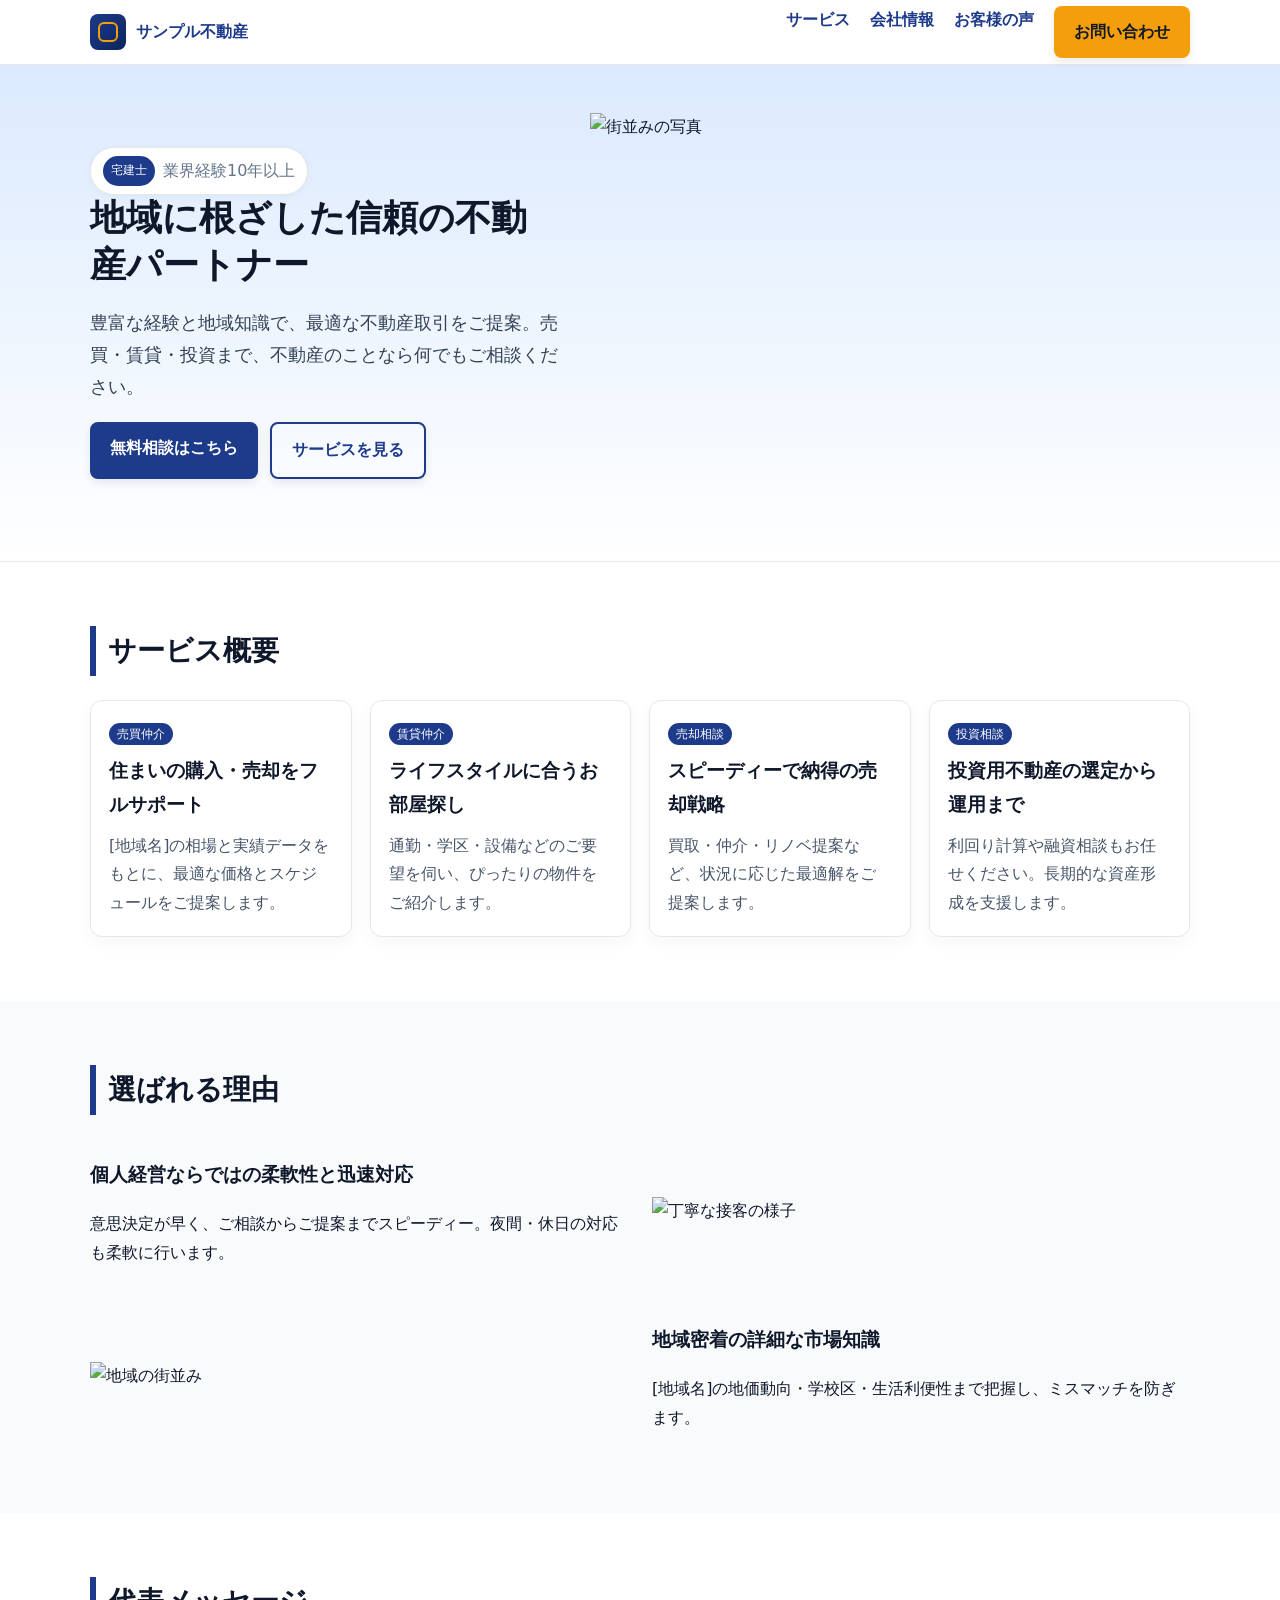
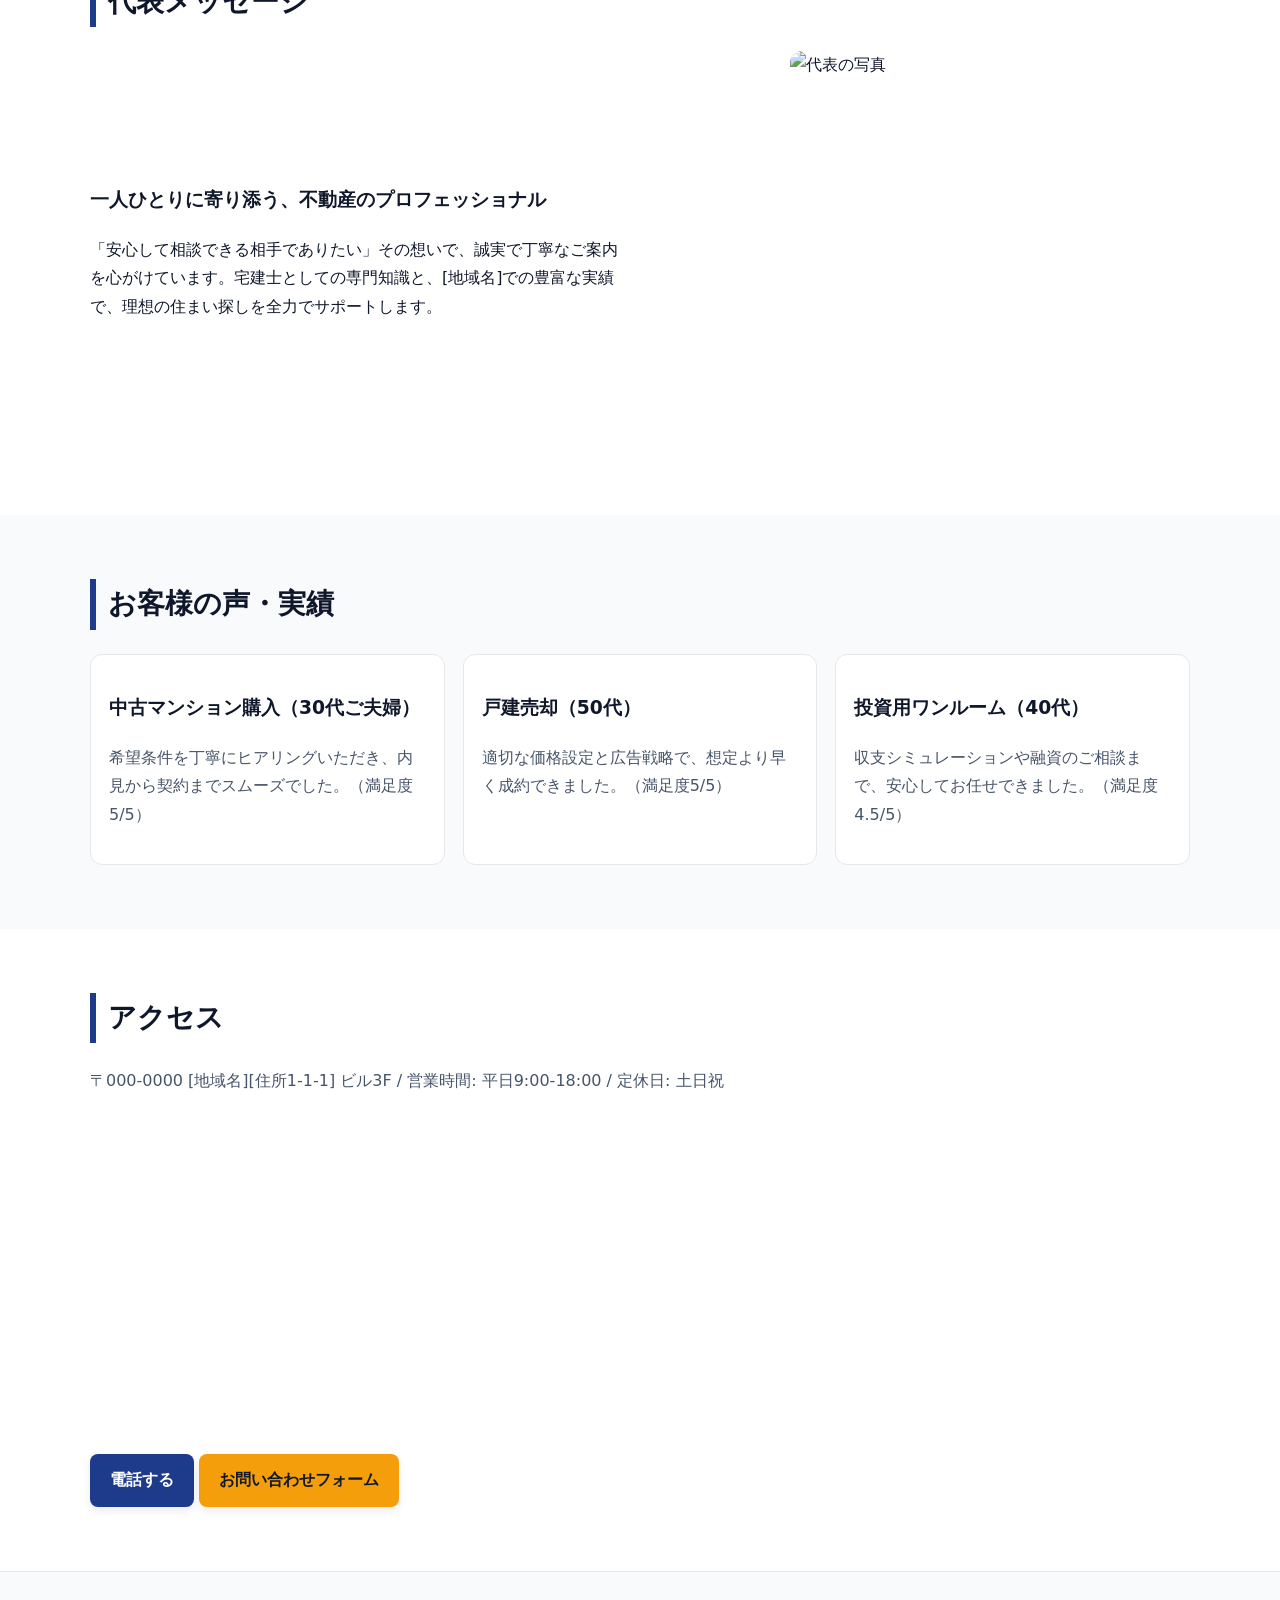
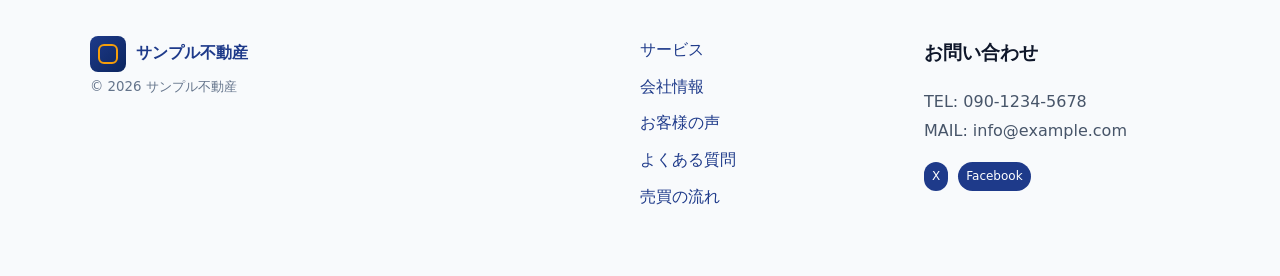
==== index.html @ c3f2783a "feat(site): initial static corporate site for real estate company with responsive design, SEO basics" ====
<!doctype html>
<html lang="ja">
<head>
  <meta charset="utf-8">
  <meta name="viewport" content="width=device-width, initial-scale=1">
  <title>地域に根ざした信頼の不動産パートナー | サンプル不動産</title>
  <meta name="description" content="[地域名]で不動産の売買・賃貸・投資のご相談はサンプル不動産へ。宅建士が一人ひとりに寄り添い、最適なご提案をいたします。">
  <meta name="format-detection" content="telephone=no">
  <link rel="canonical" href="/">
  <link rel="stylesheet" href="/assets/css/styles.css">
  <script type="application/ld+json">
  {
    "@context": "https://schema.org",
    "@type": "RealEstateAgent",
    "name": "サンプル不動産",
    "image": "/assets/images/og.jpg",
    "telephone": "+81-90-1234-5678",
    "email": "info@example.com",
    "address": {
      "@type": "PostalAddress",
      "streetAddress": "[住所1-1-1]",
      "addressLocality": "[地域名]",
      "addressRegion": "[都道府県]",
      "postalCode": "000-0000",
      "addressCountry": "JP"
    },
    "areaServed": "[地域名]",
    "url": "/",
    "openingHours": "Mo,Tu,We,Th,Fr 09:00-18:00",
    "priceRange": "お問い合わせください"
  }
  </script>
</head>
<body>
<header class="header">
  <div class="container header__inner">
    <a class="logo" href="/">
      <span class="logo__mark" aria-hidden="true"></span>
      <span>サンプル不動産</span>
    </a>
    <button id="nav-toggle" class="nav-toggle btn btn--ghost" aria-expanded="false" aria-controls="nav">メニュー</button>
    <nav id="nav" class="nav" aria-label="主要ナビゲーション">
      <a href="/services.html">サービス</a>
      <a href="/company.html">会社情報</a>
      <a href="/voices.html">お客様の声</a>
      <a href="/contact.html" class="btn">お問い合わせ</a>
    </nav>
  </div>
</header>

<main>
  <!-- Hero -->
  <section class="hero">
    <div class="container hero__inner">
      <div>
        <div class="hero__badge"><span class="badge">宅建士</span><span class="muted"> 業界経験10年以上</span></div>
        <h1>地域に根ざした信頼の不動産パートナー</h1>
        <p>豊富な経験と地域知識で、最適な不動産取引をご提案。売買・賃貸・投資まで、不動産のことなら何でもご相談ください。</p>
        <div class="hero__cta">
          <a href="/contact.html" class="btn btn--primary">無料相談はこちら</a>
          <a href="/services.html" class="btn btn--ghost">サービスを見る</a>
        </div>
      </div>
      <div>
        <img src="https://images.unsplash.com/photo-1501183638710-841dd1904471?q=80&w=1200&auto=format&fit=crop" alt="街並みの写真" loading="lazy" width="600" height="400">
      </div>
    </div>
  </section>

  <!-- Services overview -->
  <section class="section">
    <div class="container">
      <h2 class="section-title">サービス概要</h2>
      <div class="cards">
        <article class="card">
          <span class="badge">売買仲介</span>
          <h3>住まいの購入・売却をフルサポート</h3>
          <p class="subtle">[地域名]の相場と実績データをもとに、最適な価格とスケジュールをご提案します。</p>
        </article>
        <article class="card">
          <span class="badge">賃貸仲介</span>
          <h3>ライフスタイルに合うお部屋探し</h3>
          <p class="subtle">通勤・学区・設備などのご要望を伺い、ぴったりの物件をご紹介します。</p>
        </article>
        <article class="card">
          <span class="badge">売却相談</span>
          <h3>スピーディーで納得の売却戦略</h3>
          <p class="subtle">買取・仲介・リノベ提案など、状況に応じた最適解をご提案します。</p>
        </article>
        <article class="card">
          <span class="badge">投資相談</span>
          <h3>投資用不動産の選定から運用まで</h3>
          <p class="subtle">利回り計算や融資相談もお任せください。長期的な資産形成を支援します。</p>
        </article>
      </div>
    </div>
  </section>

  <!-- Strengths -->
  <section class="section" style="background:#f8fafc">
    <div class="container">
      <h2 class="section-title">選ばれる理由</h2>
      <div class="feature">
        <img src="https://images.unsplash.com/photo-1560518883-ce09059eeffa?q=80&w=1200&auto=format&fit=crop" alt="丁寧な接客の様子" loading="lazy">
        <div>
          <h3>個人経営ならではの柔軟性と迅速対応</h3>
          <p>意思決定が早く、ご相談からご提案までスピーディー。夜間・休日の対応も柔軟に行います。</p>
        </div>
      </div>
      <div class="feature" style="margin-top:20px">
        <img src="https://images.unsplash.com/photo-1512917774080-9991f1c4c750?q=80&w=1200&auto=format&fit=crop" alt="地域の街並み" loading="lazy">
        <div>
          <h3>地域密着の詳細な市場知識</h3>
          <p>[地域名]の地価動向・学校区・生活利便性まで把握し、ミスマッチを防ぎます。</p>
        </div>
      </div>
    </div>
  </section>

  <!-- CEO message -->
  <section class="section">
    <div class="container">
      <h2 class="section-title">代表メッセージ</h2>
      <div class="feature">
        <img src="https://images.unsplash.com/photo-1544005313-94ddf0286df2?q=80&w=800&auto=format&fit=crop" alt="代表の写真" loading="lazy" width="400" height="400" style="border-radius:12px">
        <div>
          <h3>一人ひとりに寄り添う、不動産のプロフェッショナル</h3>
          <p>「安心して相談できる相手でありたい」その想いで、誠実で丁寧なご案内を心がけています。宅建士としての専門知識と、[地域名]での豊富な実績で、理想の住まい探しを全力でサポートします。</p>
        </div>
      </div>
    </div>
  </section>

  <!-- Voices -->
  <section class="section" style="background:#f8fafc">
    <div class="container">
      <h2 class="section-title">お客様の声・実績</h2>
      <div class="testimonials">
        <article class="testimonial">
          <h3>中古マンション購入（30代ご夫婦）</h3>
          <p class="subtle">希望条件を丁寧にヒアリングいただき、内見から契約までスムーズでした。（満足度5/5）</p>
        </article>
        <article class="testimonial">
          <h3>戸建売却（50代）</h3>
          <p class="subtle">適切な価格設定と広告戦略で、想定より早く成約できました。（満足度5/5）</p>
        </article>
        <article class="testimonial">
          <h3>投資用ワンルーム（40代）</h3>
          <p class="subtle">収支シミュレーションや融資のご相談まで、安心してお任せできました。（満足度4.5/5）</p>
        </article>
      </div>
    </div>
  </section>

  <!-- Access -->
  <section class="section">
    <div class="container">
      <h2 class="section-title">アクセス</h2>
      <p class="subtle">〒000-0000 [地域名][住所1-1-1] ビル3F / 営業時間: 平日9:00-18:00 / 定休日: 土日祝</p>
      <iframe class="map" src="https://www.google.com/maps?q=Tokyo&t=&z=13&ie=UTF8&iwloc=&output=embed" loading="lazy" title="Google Map"></iframe>
      <div style="margin-top:12px">
        <a class="btn btn--primary" href="tel:09012345678">電話する</a>
        <a class="btn" href="/contact.html">お問い合わせフォーム</a>
      </div>
    </div>
  </section>
</main>

<footer class="footer section">
  <div class="container footer__grid">
    <div>
      <div class="logo"><span class="logo__mark" aria-hidden="true"></span><span>サンプル不動産</span></div>
      <small>© <span id="year"></span> サンプル不動産</small>
    </div>
    <nav aria-label="フッターナビ">
      <ul style="list-style:none; padding:0; margin:0; display:grid; gap:8px">
        <li><a href="/services.html">サービス</a></li>
        <li><a href="/company.html">会社情報</a></li>
        <li><a href="/voices.html">お客様の声</a></li>
        <li><a href="/faq.html">よくある質問</a></li>
        <li><a href="/flow.html">売買の流れ</a></li>
      </ul>
    </nav>
    <div>
      <h3 style="margin-top:0">お問い合わせ</h3>
      <p class="subtle">TEL: 090-1234-5678<br>MAIL: info@example.com</p>
      <div style="display:flex; gap:10px">
        <a class="badge" href="#" aria-label="Xへ">X</a>
        <a class="badge" href="#" aria-label="Facebookへ">Facebook</a>
      </div>
    </div>
  </div>
</footer>
<script src="/assets/js/main.js" defer></script>
<script>document.getElementById('year').textContent = new Date().getFullYear()</script>
</body>
</html>
---- assets/css/styles.css ----
/* Color Palette */
:root{
  --color-navy:#1e3a8a; /* main */
  --color-gold:#f59e0b; /* sub */
  --color-light:#dbeafe; /* accent */
  --color-white:#ffffff; /* base */
  --color-gray:#f8fafc; /* base light gray */
  --text:#0f172a;
}

/* Reset & base */
*{box-sizing:border-box}
html{scroll-behavior:smooth}
body{
  margin:0; font-family: system-ui, -apple-system, "Segoe UI", Roboto, "Hiragino Kaku Gothic ProN", "Noto Sans JP", "Yu Gothic UI", "YuGothic", "Meiryo", sans-serif;
  color:var(--text); background:var(--color-white); line-height:1.8; font-size:16px;
}
img{max-width:100%; height:auto; display:block}
a{color:var(--color-navy); text-decoration:none}
a:hover{opacity:.85}
.container{width:min(1100px, 92%); margin-inline:auto}
.section{padding:64px 0}
.section-title{font-size:28px; margin:0 0 24px; border-left:6px solid var(--color-navy); padding-left:12px}
.subtle{color:#475569}
.btn{display:inline-block; background:var(--color-gold); color:#111827; padding:12px 20px; border-radius:8px; font-weight:600; box-shadow:0 4px 10px rgba(0,0,0,.08)}
.btn--primary{background:var(--color-navy); color:#fff}
.btn--ghost{background:transparent; border:2px solid var(--color-navy); color:var(--color-navy)}

/* Header */
.header{position:sticky; top:0; z-index:50; background:rgba(255,255,255,.9); backdrop-filter:saturate(180%) blur(6px); border-bottom:1px solid #e5e7eb}
.header__inner{display:flex; align-items:center; justify-content:space-between; height:64px}
.logo{display:flex; align-items:center; gap:10px; font-weight:800; color:var(--color-navy)}
.logo__mark{width:36px; height:36px; background:linear-gradient(135deg, var(--color-navy), #0b255e); border-radius:8px; position:relative}
.logo__mark::after{content:""; position:absolute; inset:8px; border:2px solid var(--color-gold); border-radius:6px}
.nav{display:flex; gap:20px}
.nav a{font-weight:600}

/* Mobile nav */
.nav-toggle{display:none}
@media (max-width: 820px){
  .nav{display:none}
  .nav-toggle{display:block}
}

/* Hero */
.hero{background:linear-gradient(180deg, var(--color-light), #fff); border-bottom:1px solid #e5e7eb}
.hero__inner{display:grid; grid-template-columns:1.2fr 1fr; gap:28px; align-items:center; padding:48px 0}
.hero h1{font-size:36px; line-height:1.3; margin:0 0 12px}
.hero p{font-size:18px; color:#334155}
.hero__cta{display:flex; gap:12px; flex-wrap:wrap; margin-top:16px}
.hero__badge{display:inline-flex; align-items:center; gap:8px; background:#fff; border:1px solid #e5e7eb; padding:8px 12px; border-radius:999px; box-shadow:0 2px 8px rgba(0,0,0,.04)}

@media (max-width: 820px){
  .hero__inner{grid-template-columns:1fr}
  .hero h1{font-size:28px}
}

/* Cards */
.cards{display:grid; grid-template-columns:repeat(4,1fr); gap:18px}
.card{background:#fff; border:1px solid #e5e7eb; border-radius:12px; padding:18px; box-shadow:0 6px 18px rgba(0,0,0,.04)}
.card h3{margin:6px 0 10px}
.card p{margin:0}
@media (max-width: 1024px){.cards{grid-template-columns:repeat(2,1fr)}}
@media (max-width: 560px){.cards{grid-template-columns:1fr}}

/* Feature rows */
.feature{display:grid; grid-template-columns:1fr 1fr; gap:24px; align-items:center}
.feature:nth-child(even){direction:rtl}
.feature:nth-child(even) > *{direction:ltr}
@media (max-width: 820px){.feature{grid-template-columns:1fr}}

/* Testimonial */
.testimonials{display:grid; grid-template-columns:repeat(3,1fr); gap:18px}
.testimonial{background:#fff; border:1px solid #e5e7eb; border-radius:12px; padding:18px}
@media (max-width: 1024px){.testimonials{grid-template-columns:repeat(2,1fr)}}
@media (max-width: 560px){.testimonials{grid-template-columns:1fr}}

/* Footer */
.footer{background:var(--color-gray); border-top:1px solid #e5e7eb}
.footer__grid{display:grid; grid-template-columns:2fr 1fr 1fr; gap:18px}
.footer small{color:#64748b}
@media (max-width: 820px){.footer__grid{grid-template-columns:1fr}}

/* Forms */
.form{display:grid; gap:12px}
.input, .textarea, select{
  width:100%; padding:12px 14px; border:1px solid #cbd5e1; border-radius:8px; background:#fff; font-size:16px
}
.textarea{min-height:140px; resize:vertical}
.form__row{display:grid; grid-template-columns:1fr 1fr; gap:12px}
@media (max-width: 560px){.form__row{grid-template-columns:1fr}}

/* Utility */
.badge{font-size:12px; background:var(--color-navy); color:#fff; padding:4px 8px; border-radius:999px}
.muted{color:#64748b}
.map{width:100%; height:320px; border:0; border-radius:12px}

/* Accessibility helpers */
.sr-only{position:absolute;width:1px;height:1px;padding:0;margin:-1px;overflow:hidden;clip:rect(0,0,0,0);white-space:nowrap;border:0}
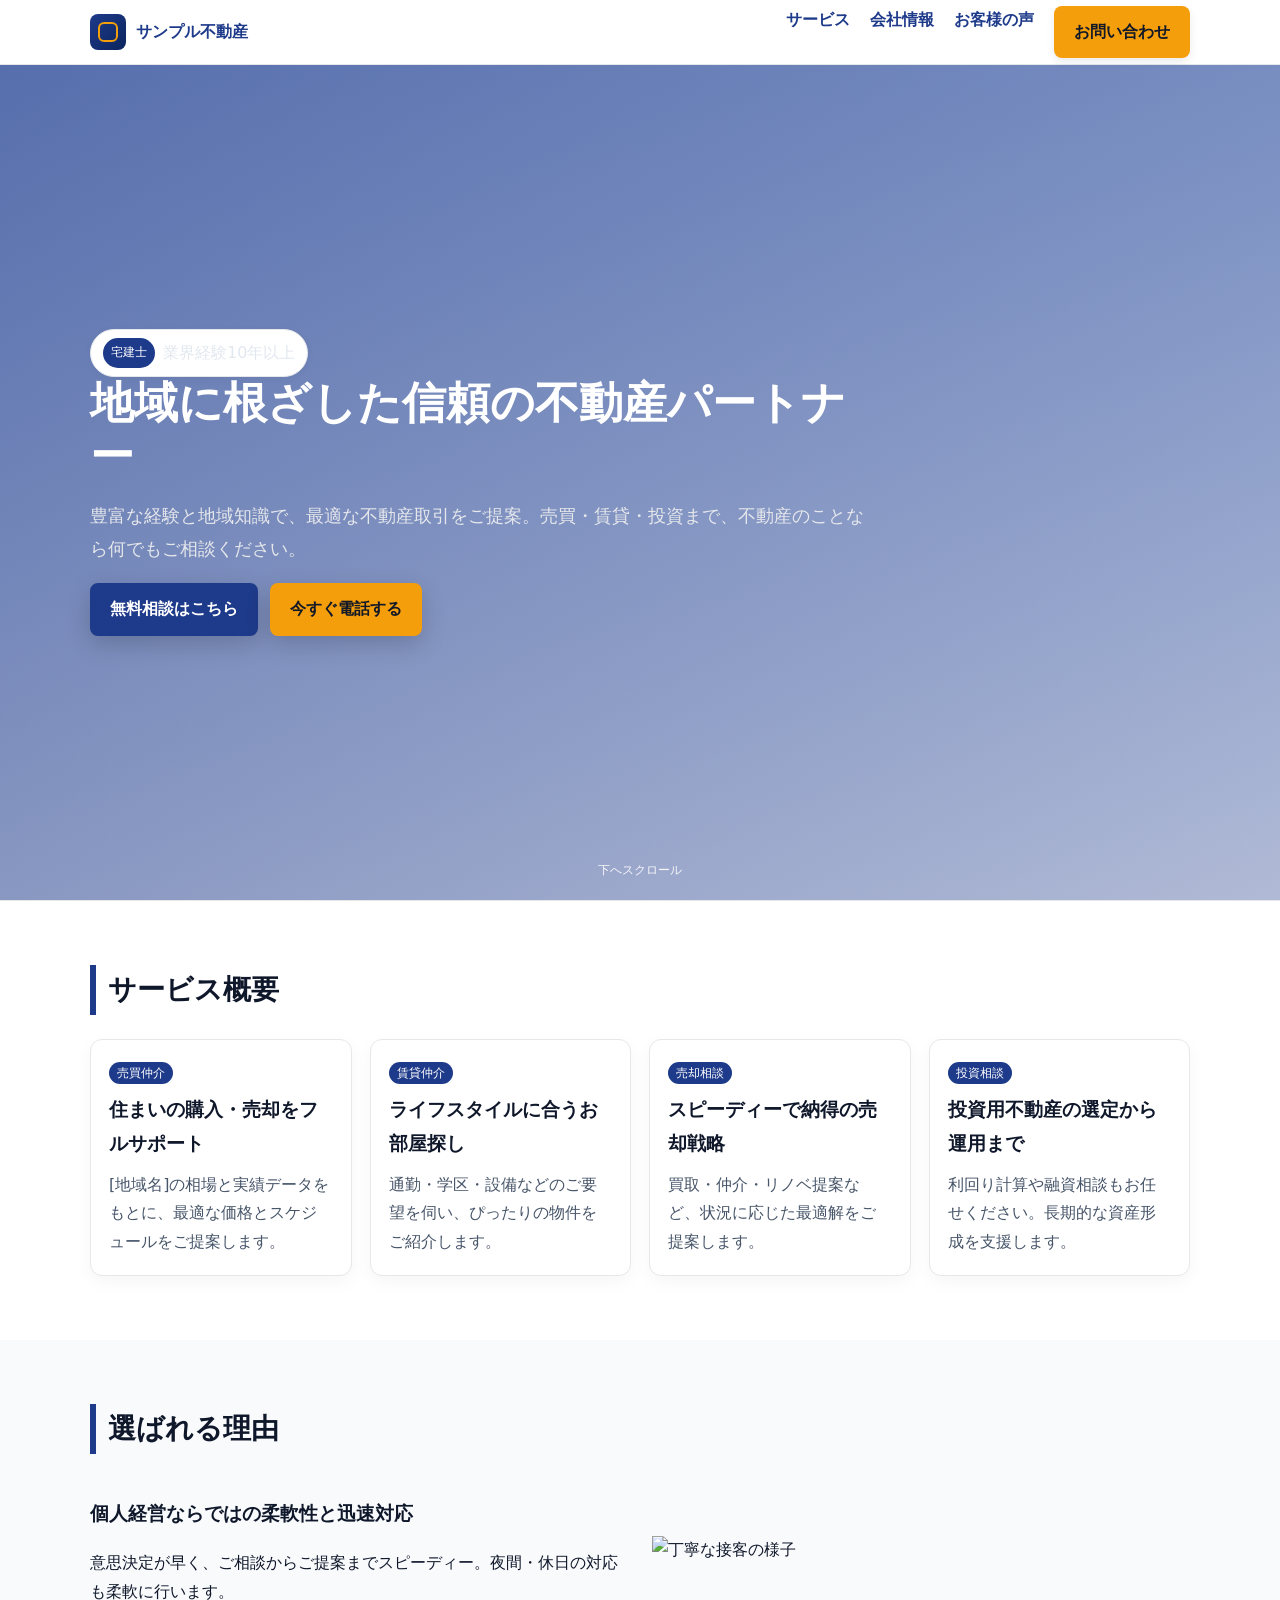
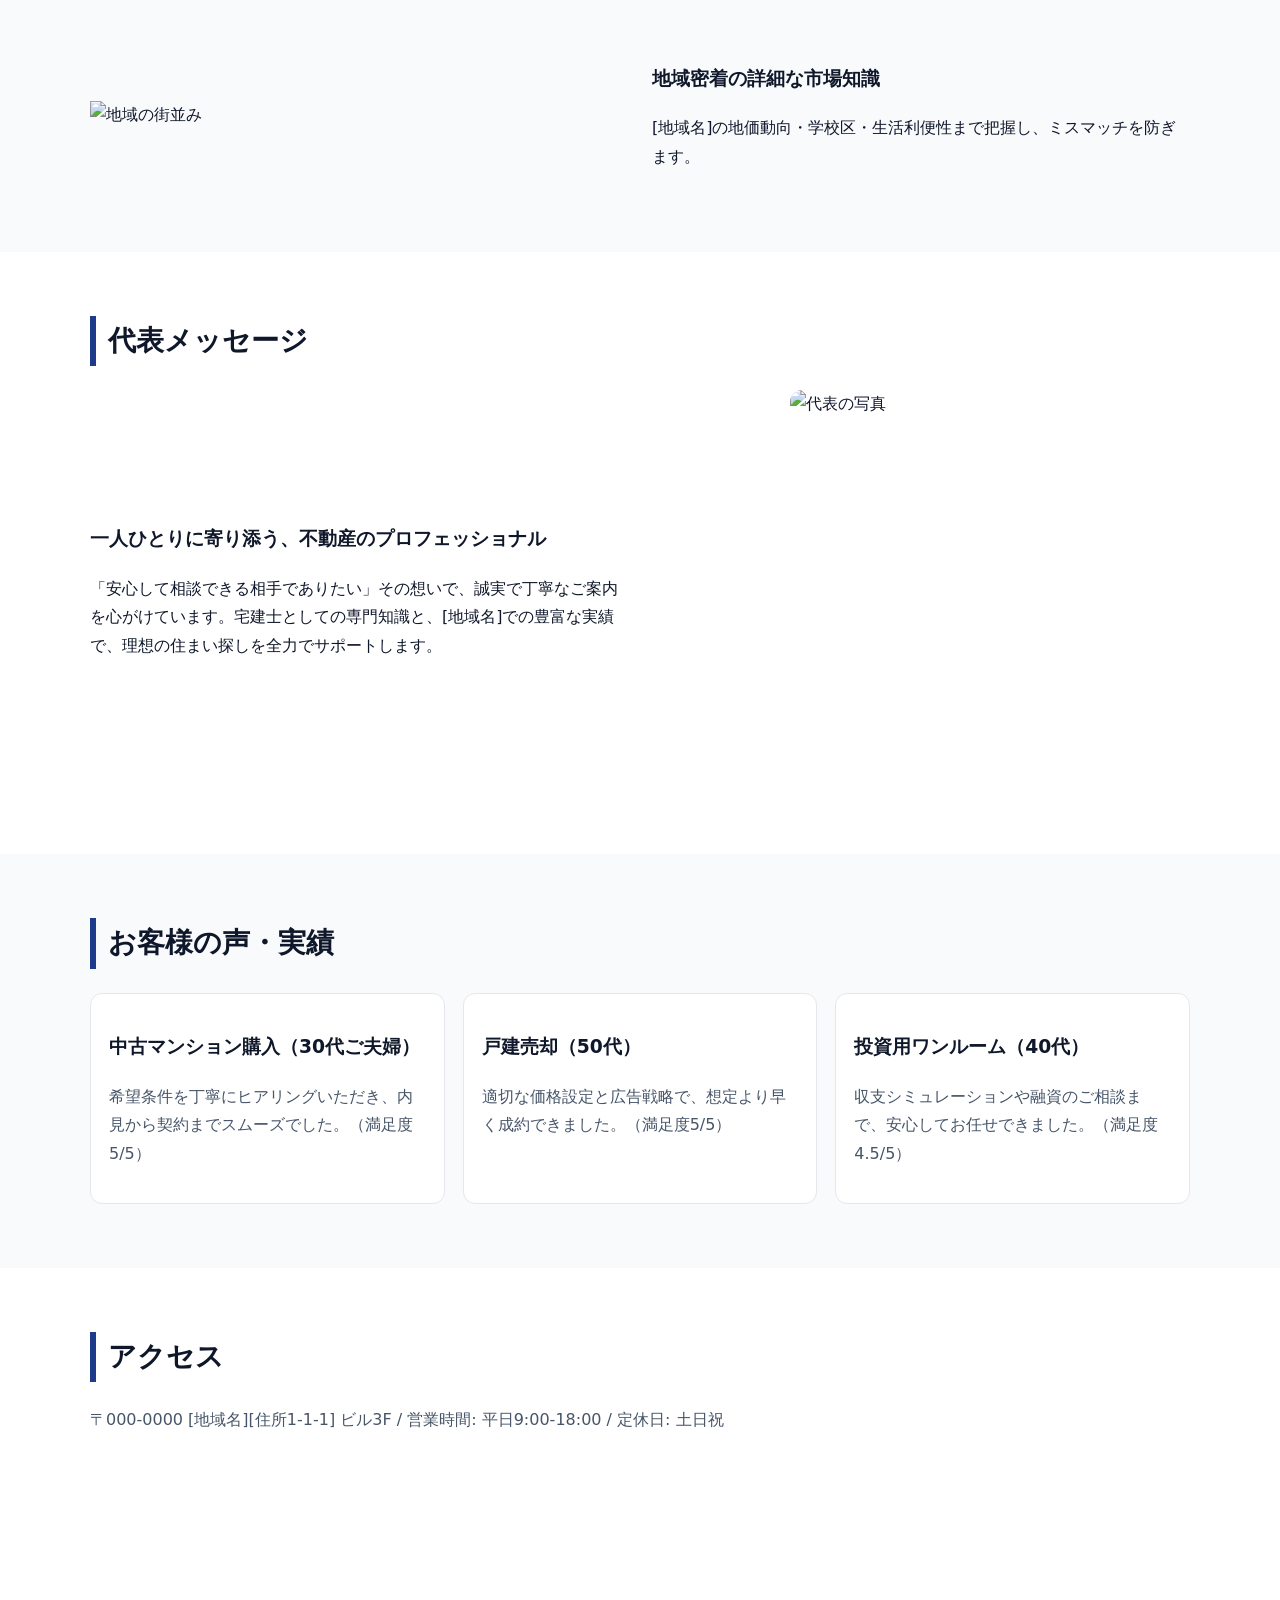
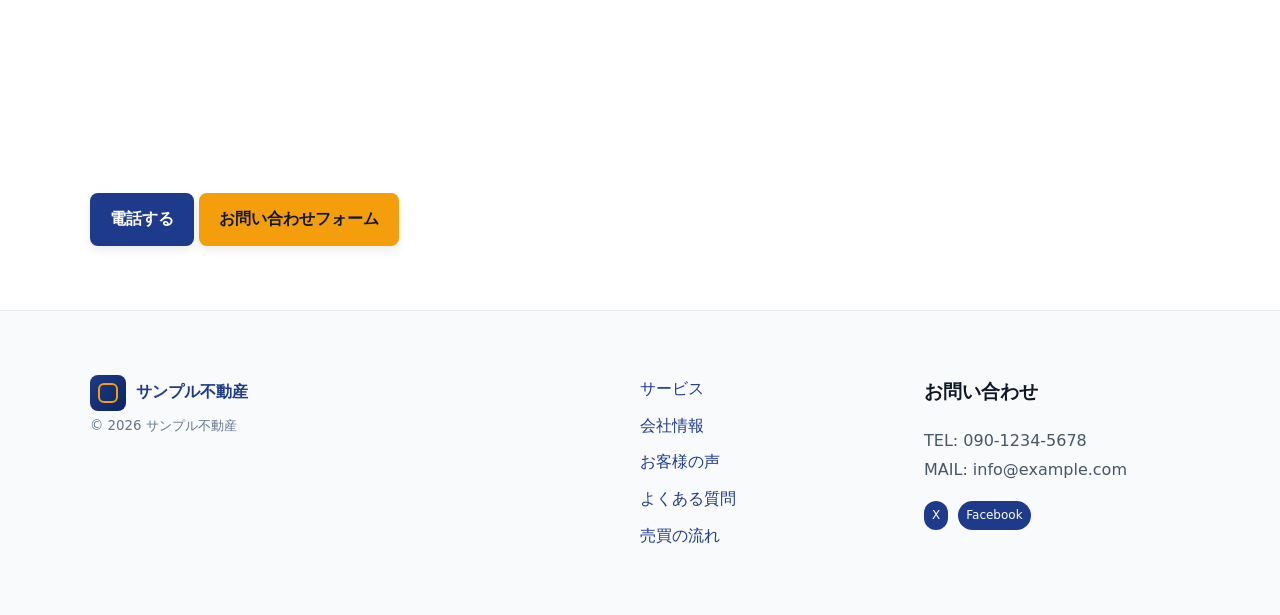
==== commit 93c41a80: "feat(hero): switch to fullscreen hero with overlay, stronger CTA, and scroll cue" ====
--- a/index.html
+++ b/index.html
@@ -49,21 +49,19 @@
 </header>
 
 <main>
-  <!-- Hero -->
-  <section class="hero">
-    <div class="container hero__inner">
-      <div>
-        <div class="hero__badge"><span class="badge">宅建士</span><span class="muted"> 業界経験10年以上</span></div>
+  <!-- Hero (Fullscreen) -->
+  <section class="hero hero--fullscreen" style="--hero-image: url('https://images.unsplash.com/photo-1501183638710-841dd1904471?q=80&w=1600&auto=format&fit=crop');">
+    <div class="container">
+      <div class="hero__content">
+        <div class="hero__badge"><span class="badge">宅建士</span><span class="muted" style="color:#e2e8f0"> 業界経験10年以上</span></div>
         <h1>地域に根ざした信頼の不動産パートナー</h1>
         <p>豊富な経験と地域知識で、最適な不動産取引をご提案。売買・賃貸・投資まで、不動産のことなら何でもご相談ください。</p>
         <div class="hero__cta">
           <a href="/contact.html" class="btn btn--primary">無料相談はこちら</a>
-          <a href="/services.html" class="btn btn--ghost">サービスを見る</a>
+          <a href="tel:09012345678" class="btn">今すぐ電話する</a>
         </div>
       </div>
-      <div>
-        <img src="https://images.unsplash.com/photo-1501183638710-841dd1904471?q=80&w=1200&auto=format&fit=crop" alt="街並みの写真" loading="lazy" width="600" height="400">
-      </div>
+      <div class="hero__scroll">下へスクロール</div>
     </div>
   </section>
 
--- a/assets/css/styles.css
+++ b/assets/css/styles.css
@@ -42,7 +42,7 @@
   .nav-toggle{display:block}
 }
 
-/* Hero */
+/* Hero (default) */
 .hero{background:linear-gradient(180deg, var(--color-light), #fff); border-bottom:1px solid #e5e7eb}
 .hero__inner{display:grid; grid-template-columns:1.2fr 1fr; gap:28px; align-items:center; padding:48px 0}
 .hero h1{font-size:36px; line-height:1.3; margin:0 0 12px}
@@ -50,9 +50,23 @@
 .hero__cta{display:flex; gap:12px; flex-wrap:wrap; margin-top:16px}
 .hero__badge{display:inline-flex; align-items:center; gap:8px; background:#fff; border:1px solid #e5e7eb; padding:8px 12px; border-radius:999px; box-shadow:0 2px 8px rgba(0,0,0,.04)}
 
+/* Hero (fullscreen variant) */
+.hero--fullscreen{position:relative; min-height:calc(100vh - 64px); display:flex; align-items:center; border-bottom:1px solid #e5e7eb;}
+.hero--fullscreen::before{
+  content:""; position:absolute; inset:0;
+  background-image: linear-gradient(to bottom right, rgba(30,58,138,.70), rgba(30,58,138,.35)), var(--hero-image, url('https://images.unsplash.com/photo-1501183638710-841dd1904471?q=80&w=1600&auto=format&fit=crop'));
+  background-size:cover; background-position:center; background-repeat:no-repeat;
+}
+.hero--fullscreen .hero__content{position:relative; color:#fff; max-width:780px}
+.hero--fullscreen h1{font-size:44px; line-height:1.2; margin:0 0 12px}
+.hero--fullscreen p{font-size:18px; color:#e5e7eb}
+.hero--fullscreen .hero__cta .btn{box-shadow:0 8px 24px rgba(0,0,0,.18)}
+.hero__scroll{position:absolute; left:50%; bottom:18px; transform:translateX(-50%); color:#fff; font-size:12px; opacity:.9}
+
 @media (max-width: 820px){
   .hero__inner{grid-template-columns:1fr}
   .hero h1{font-size:28px}
+  .hero--fullscreen h1{font-size:32px}
 }
 
 /* Cards */
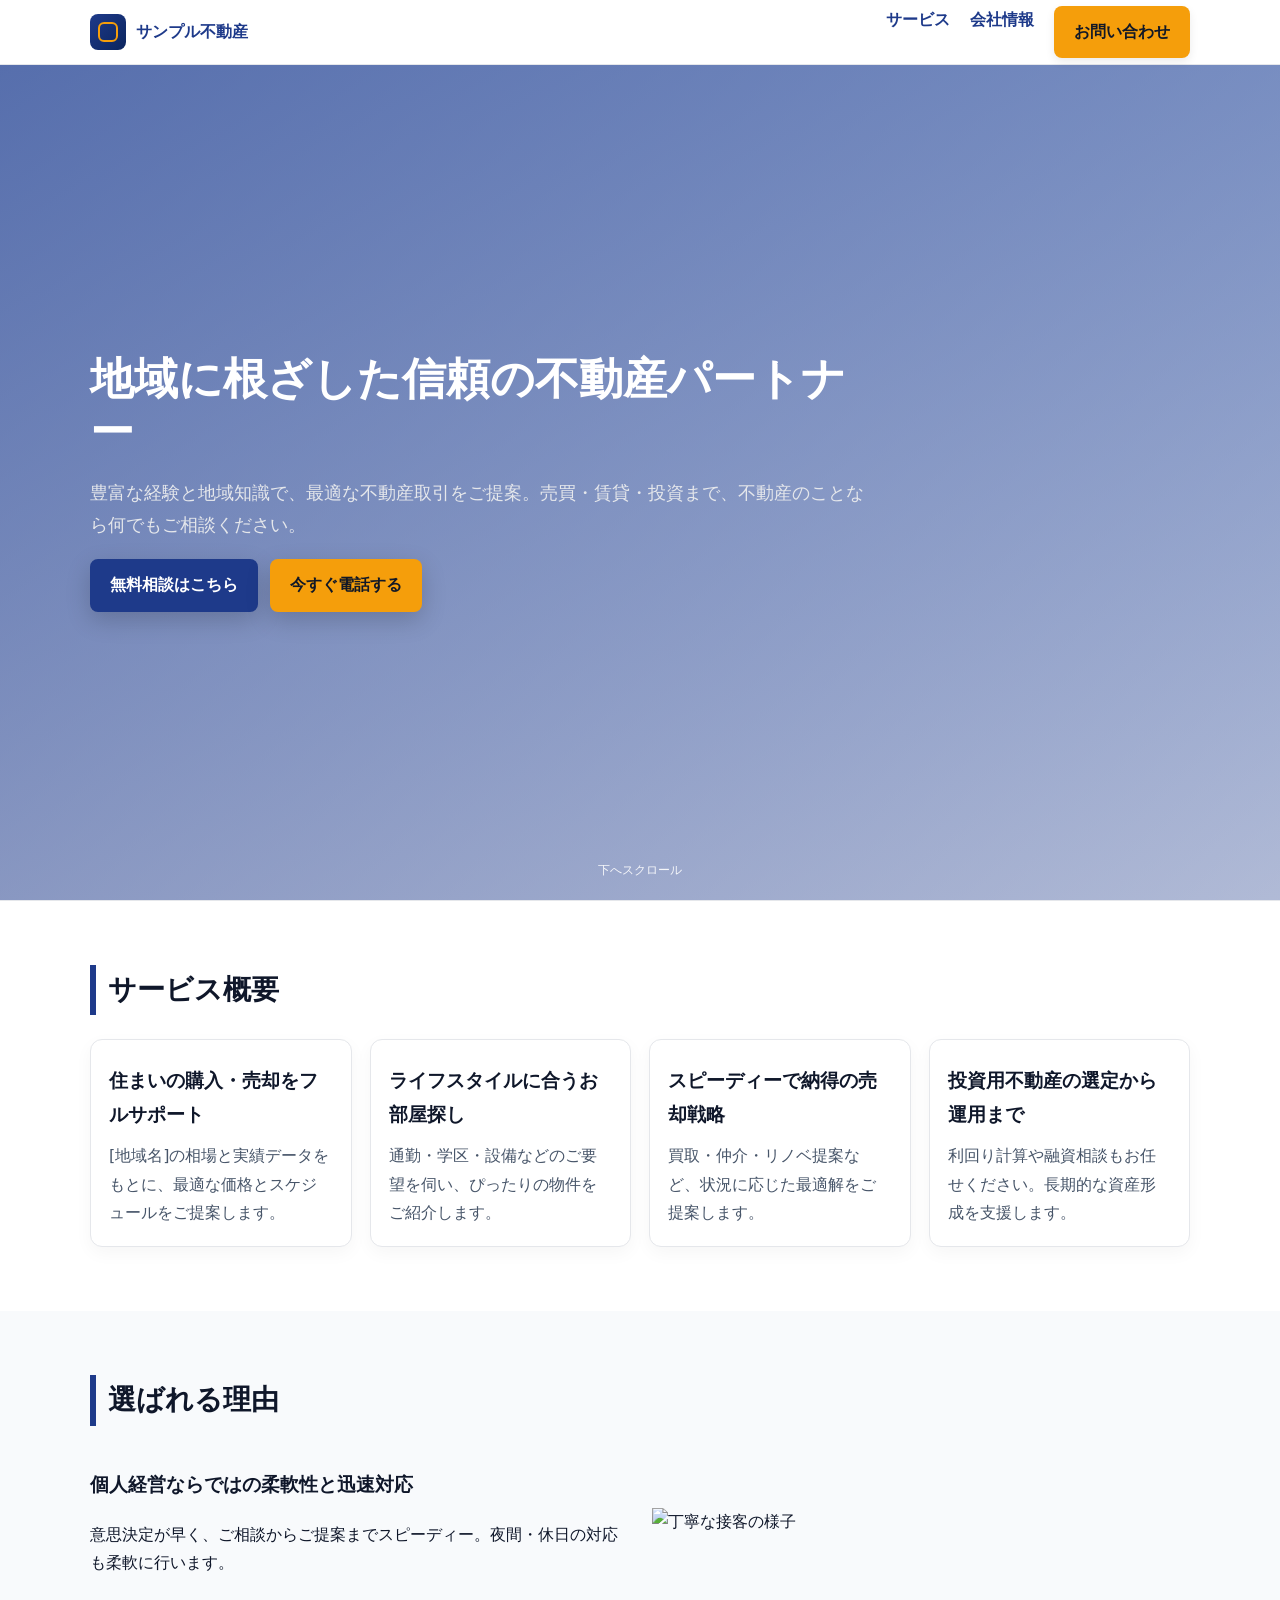
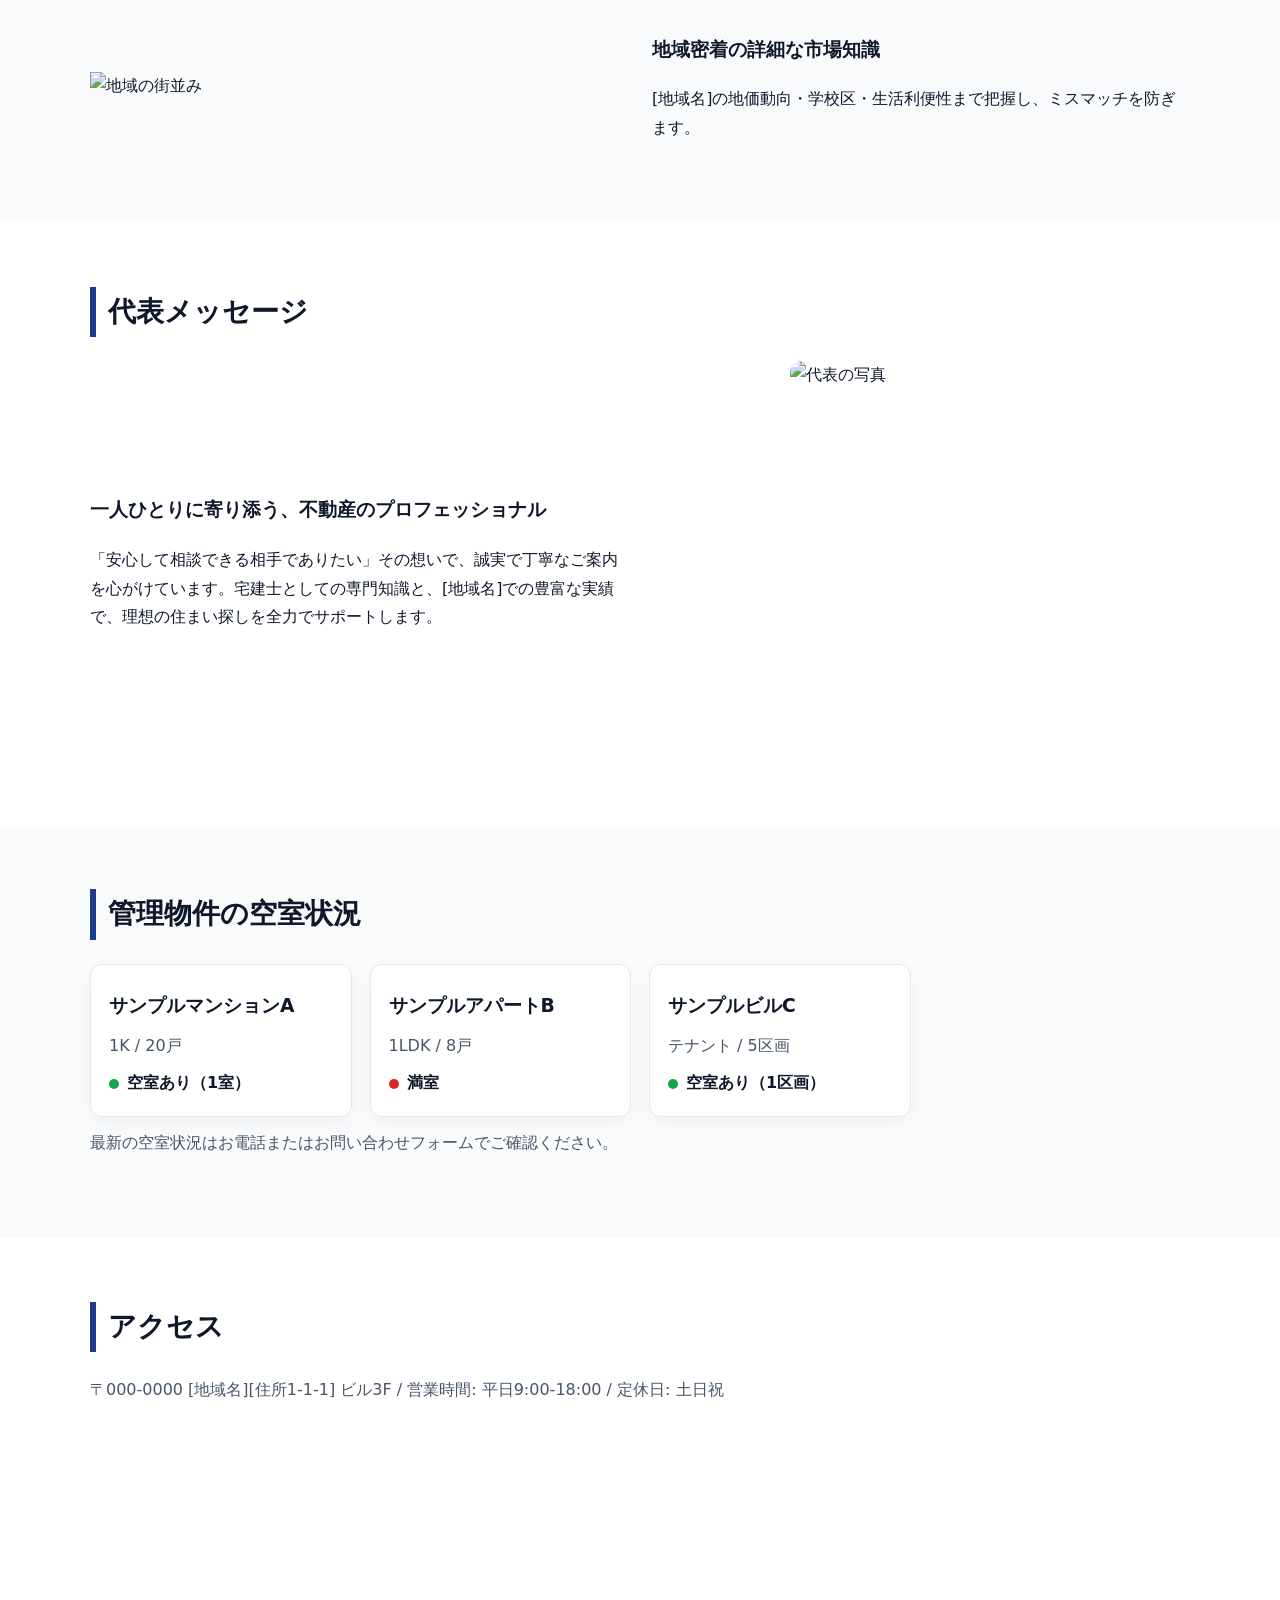
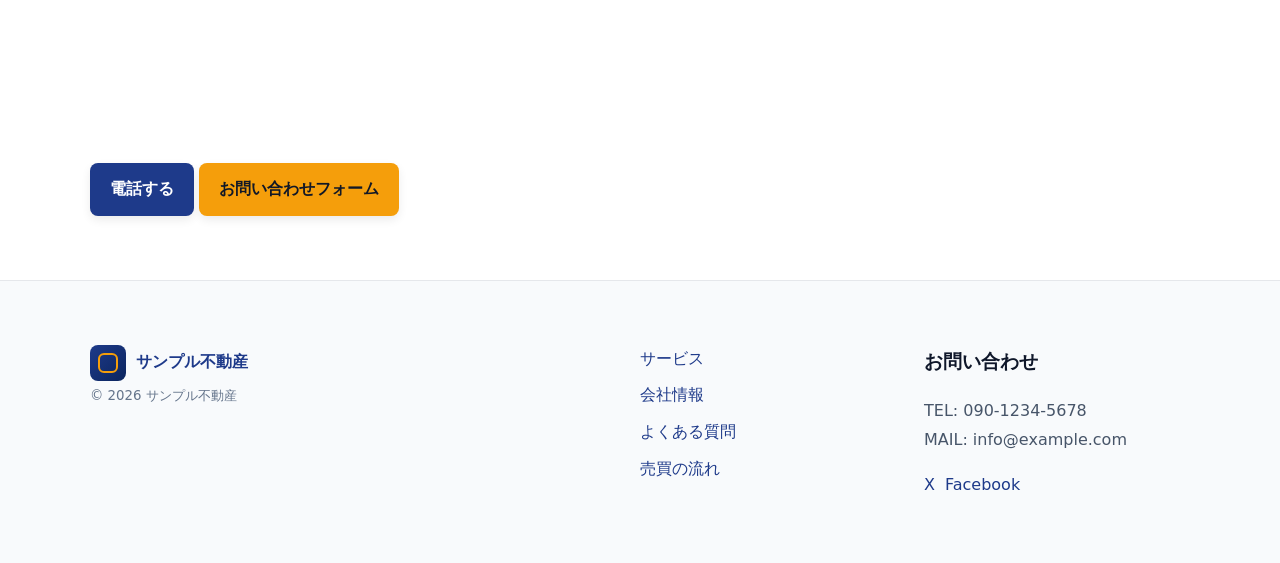
==== commit 012f6604: "feat(top): remove badges, delete testimonials section; add occupancy status cards section" ====
--- a/index.html
+++ b/index.html
@@ -42,7 +42,6 @@
     <nav id="nav" class="nav" aria-label="主要ナビゲーション">
       <a href="/services.html">サービス</a>
       <a href="/company.html">会社情報</a>
-      <a href="/voices.html">お客様の声</a>
       <a href="/contact.html" class="btn">お問い合わせ</a>
     </nav>
   </div>
@@ -53,7 +52,6 @@
   <section class="hero hero--fullscreen" style="--hero-image: url('https://images.unsplash.com/photo-1501183638710-841dd1904471?q=80&w=1600&auto=format&fit=crop');">
     <div class="container">
       <div class="hero__content">
-        <div class="hero__badge"><span class="badge">宅建士</span><span class="muted" style="color:#e2e8f0"> 業界経験10年以上</span></div>
         <h1>地域に根ざした信頼の不動産パートナー</h1>
         <p>豊富な経験と地域知識で、最適な不動産取引をご提案。売買・賃貸・投資まで、不動産のことなら何でもご相談ください。</p>
         <div class="hero__cta">
@@ -71,22 +69,18 @@
       <h2 class="section-title">サービス概要</h2>
       <div class="cards">
         <article class="card">
-          <span class="badge">売買仲介</span>
           <h3>住まいの購入・売却をフルサポート</h3>
           <p class="subtle">[地域名]の相場と実績データをもとに、最適な価格とスケジュールをご提案します。</p>
         </article>
         <article class="card">
-          <span class="badge">賃貸仲介</span>
           <h3>ライフスタイルに合うお部屋探し</h3>
           <p class="subtle">通勤・学区・設備などのご要望を伺い、ぴったりの物件をご紹介します。</p>
         </article>
         <article class="card">
-          <span class="badge">売却相談</span>
           <h3>スピーディーで納得の売却戦略</h3>
           <p class="subtle">買取・仲介・リノベ提案など、状況に応じた最適解をご提案します。</p>
         </article>
         <article class="card">
-          <span class="badge">投資相談</span>
           <h3>投資用不動産の選定から運用まで</h3>
           <p class="subtle">利回り計算や融資相談もお任せください。長期的な資産形成を支援します。</p>
         </article>
@@ -132,21 +126,25 @@
   <!-- Voices -->
   <section class="section" style="background:#f8fafc">
     <div class="container">
-      <h2 class="section-title">お客様の声・実績</h2>
-      <div class="testimonials">
-        <article class="testimonial">
-          <h3>中古マンション購入（30代ご夫婦）</h3>
-          <p class="subtle">希望条件を丁寧にヒアリングいただき、内見から契約までスムーズでした。（満足度5/5）</p>
+      <h2 class="section-title">管理物件の空室状況</h2>
+      <div class="cards">
+        <article class="card">
+          <h3>サンプルマンションA</h3>
+          <p class="subtle">1K / 20戸</p>
+          <div class="status-row"><span class="status-dot status-dot--vacant"></span><span>空室あり（1室）</span></div>
         </article>
-        <article class="testimonial">
-          <h3>戸建売却（50代）</h3>
-          <p class="subtle">適切な価格設定と広告戦略で、想定より早く成約できました。（満足度5/5）</p>
+        <article class="card">
+          <h3>サンプルアパートB</h3>
+          <p class="subtle">1LDK / 8戸</p>
+          <div class="status-row"><span class="status-dot status-dot--full"></span><span>満室</span></div>
         </article>
-        <article class="testimonial">
-          <h3>投資用ワンルーム（40代）</h3>
-          <p class="subtle">収支シミュレーションや融資のご相談まで、安心してお任せできました。（満足度4.5/5）</p>
+        <article class="card">
+          <h3>サンプルビルC</h3>
+          <p class="subtle">テナント / 5区画</p>
+          <div class="status-row"><span class="status-dot status-dot--vacant"></span><span>空室あり（1区画）</span></div>
         </article>
       </div>
+      <p class="subtle" style="margin-top:12px">最新の空室状況はお電話またはお問い合わせフォームでご確認ください。</p>
     </div>
   </section>
 
@@ -174,7 +172,6 @@
       <ul style="list-style:none; padding:0; margin:0; display:grid; gap:8px">
         <li><a href="/services.html">サービス</a></li>
         <li><a href="/company.html">会社情報</a></li>
-        <li><a href="/voices.html">お客様の声</a></li>
         <li><a href="/faq.html">よくある質問</a></li>
         <li><a href="/flow.html">売買の流れ</a></li>
       </ul>
@@ -183,8 +180,8 @@
       <h3 style="margin-top:0">お問い合わせ</h3>
       <p class="subtle">TEL: 090-1234-5678<br>MAIL: info@example.com</p>
       <div style="display:flex; gap:10px">
-        <a class="badge" href="#" aria-label="Xへ">X</a>
-        <a class="badge" href="#" aria-label="Facebookへ">Facebook</a>
+        <a href="#" aria-label="Xへ">X</a>
+        <a href="#" aria-label="Facebookへ">Facebook</a>
       </div>
     </div>
   </div>
--- a/assets/css/styles.css
+++ b/assets/css/styles.css
@@ -6,6 +6,8 @@
   --color-white:#ffffff; /* base */
   --color-gray:#f8fafc; /* base light gray */
   --text:#0f172a;
+  --green:#16a34a;
+  --red:#dc2626;
 }
 
 /* Reset & base */
@@ -48,7 +50,6 @@
 .hero h1{font-size:36px; line-height:1.3; margin:0 0 12px}
 .hero p{font-size:18px; color:#334155}
 .hero__cta{display:flex; gap:12px; flex-wrap:wrap; margin-top:16px}
-.hero__badge{display:inline-flex; align-items:center; gap:8px; background:#fff; border:1px solid #e5e7eb; padding:8px 12px; border-radius:999px; box-shadow:0 2px 8px rgba(0,0,0,.04)}
 
 /* Hero (fullscreen variant) */
 .hero--fullscreen{position:relative; min-height:calc(100vh - 64px); display:flex; align-items:center; border-bottom:1px solid #e5e7eb;}
@@ -83,11 +84,11 @@
 .feature:nth-child(even) > *{direction:ltr}
 @media (max-width: 820px){.feature{grid-template-columns:1fr}}
 
-/* Testimonial */
-.testimonials{display:grid; grid-template-columns:repeat(3,1fr); gap:18px}
-.testimonial{background:#fff; border:1px solid #e5e7eb; border-radius:12px; padding:18px}
-@media (max-width: 1024px){.testimonials{grid-template-columns:repeat(2,1fr)}}
-@media (max-width: 560px){.testimonials{grid-template-columns:1fr}}
+/* Status chips */
+.status-row{display:flex; align-items:center; gap:8px; margin-top:8px; font-weight:600}
+.status-dot{width:10px; height:10px; border-radius:999px; display:inline-block}
+.status-dot--vacant{background:var(--green)}
+.status-dot--full{background:var(--red)}
 
 /* Footer */
 .footer{background:var(--color-gray); border-top:1px solid #e5e7eb}
@@ -105,7 +106,6 @@
 @media (max-width: 560px){.form__row{grid-template-columns:1fr}}
 
 /* Utility */
-.badge{font-size:12px; background:var(--color-navy); color:#fff; padding:4px 8px; border-radius:999px}
 .muted{color:#64748b}
 .map{width:100%; height:320px; border:0; border-radius:12px}
 
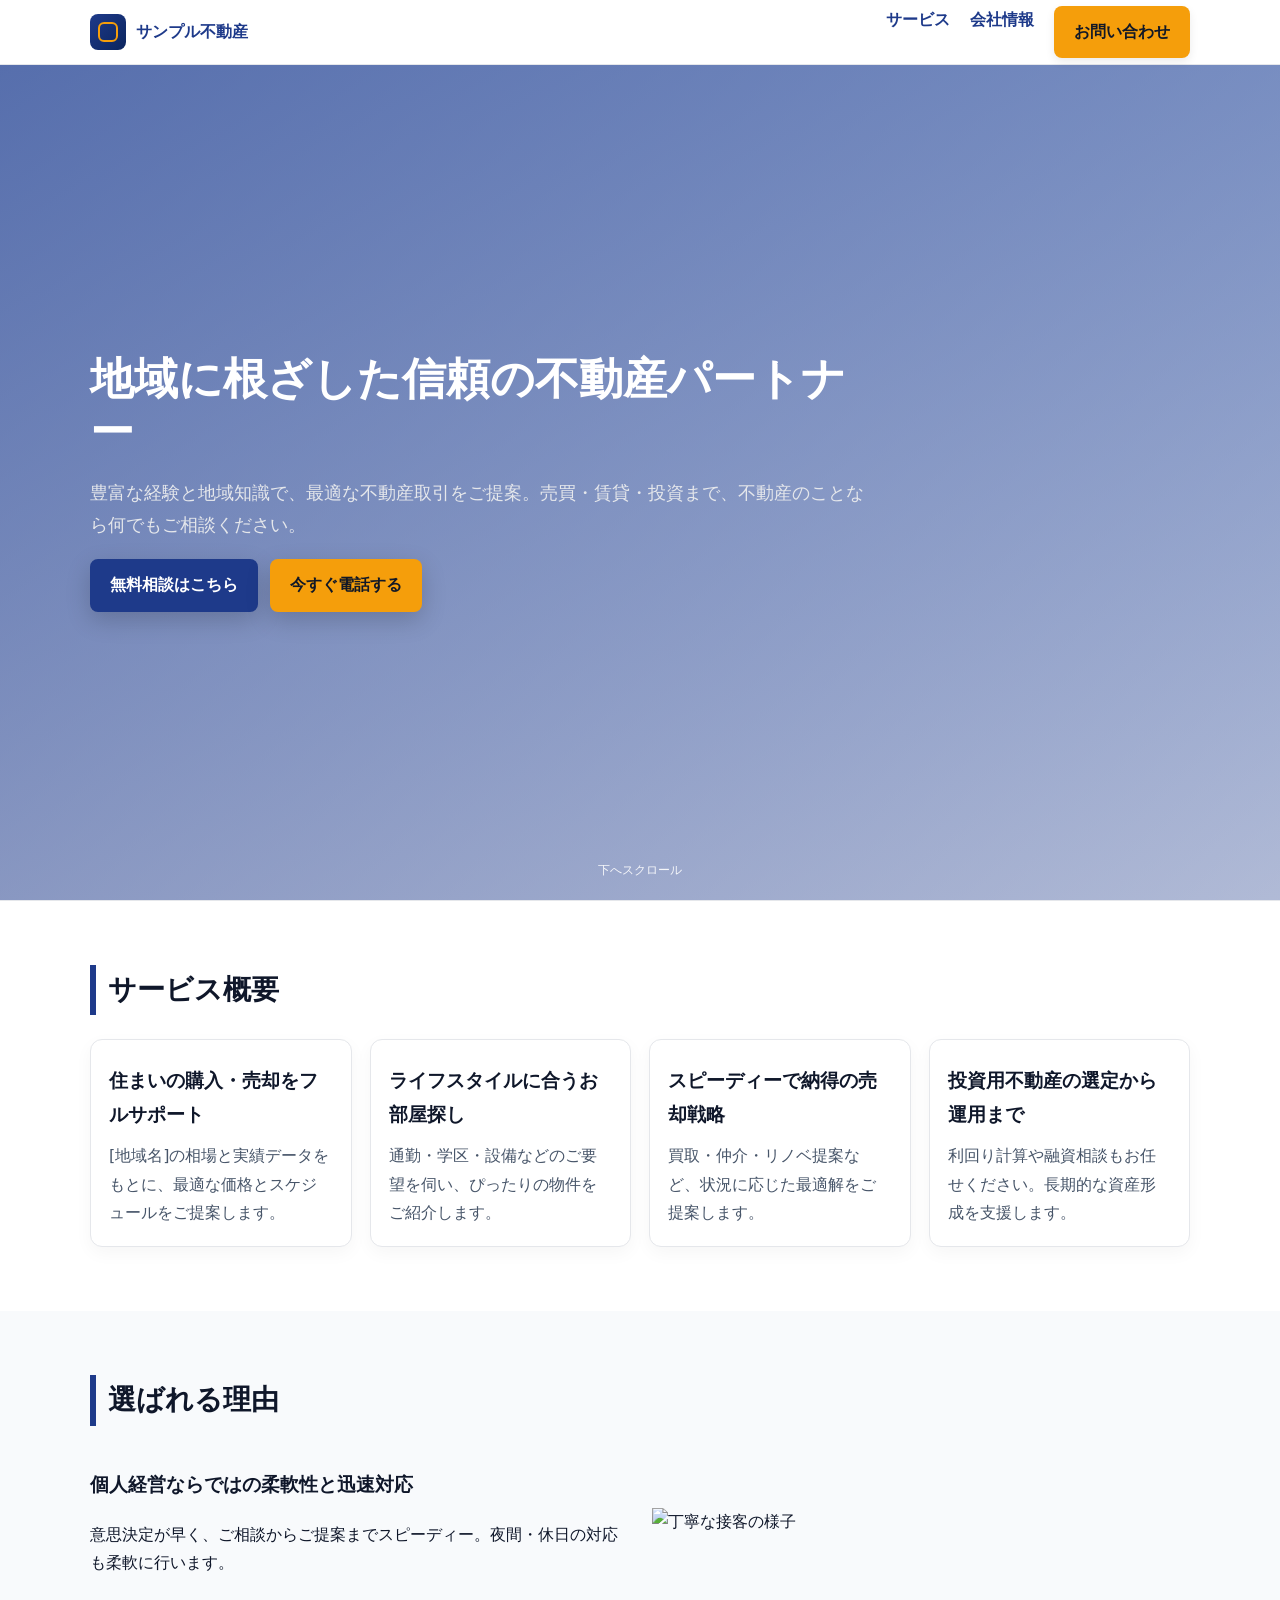
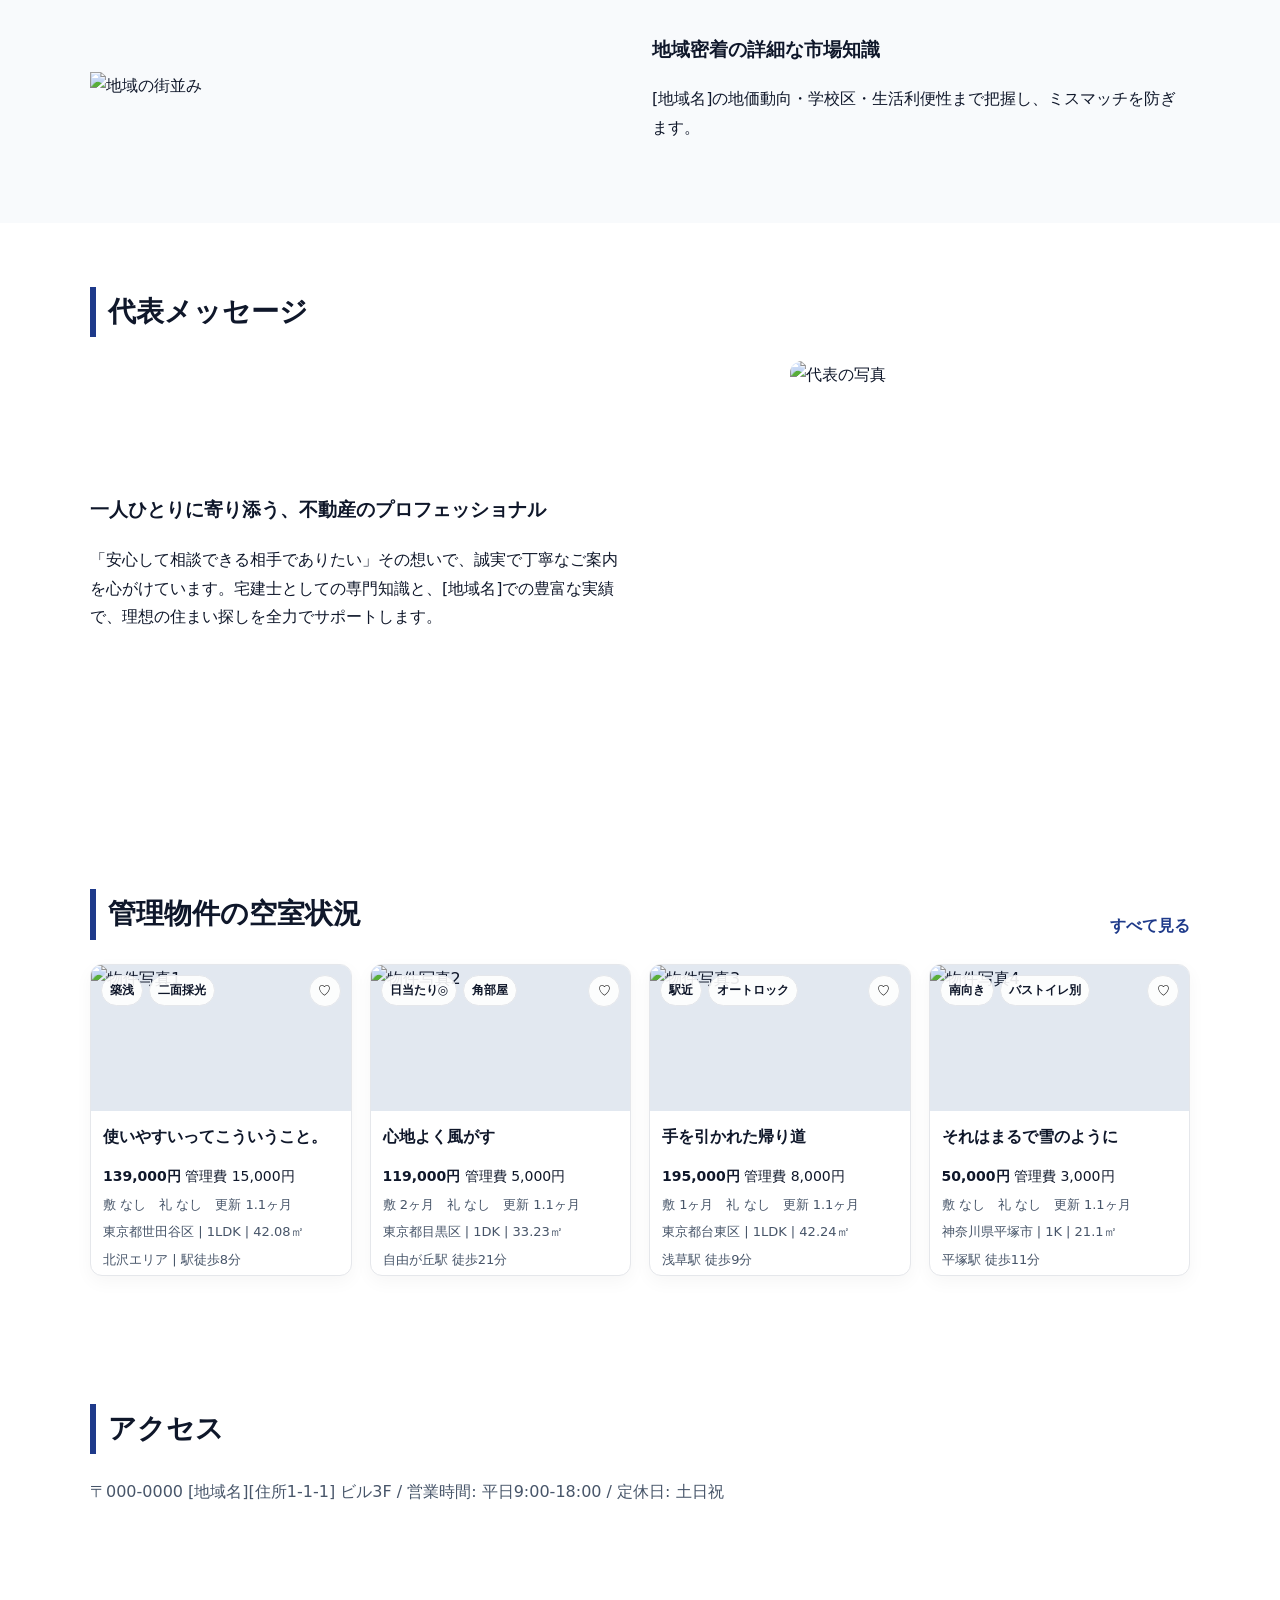
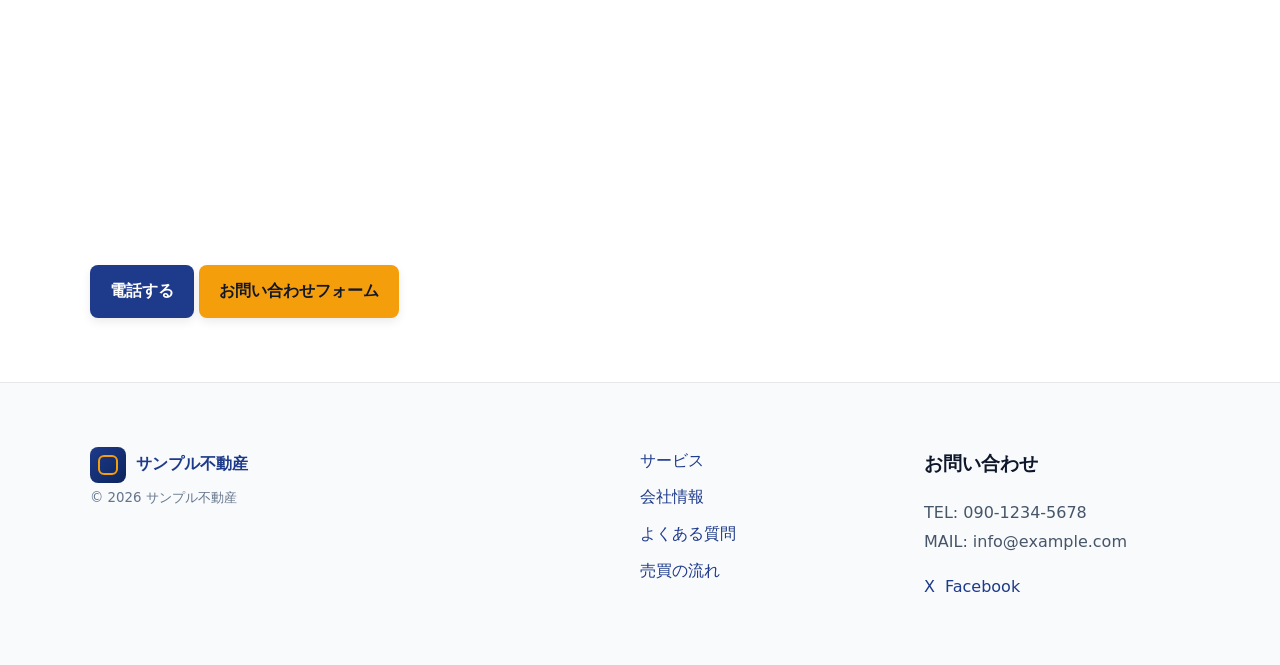
==== commit f51c1baa: "feat(top): redesign occupancy section like pickup list grid with images, chips, price/meta, and see-" ====
--- a/index.html
+++ b/index.html
@@ -123,28 +123,78 @@
     </div>
   </section>
 
-  <!-- Voices -->
-  <section class="section" style="background:#f8fafc">
-    <div class="container">
-      <h2 class="section-title">管理物件の空室状況</h2>
-      <div class="cards">
-        <article class="card">
-          <h3>サンプルマンションA</h3>
-          <p class="subtle">1K / 20戸</p>
-          <div class="status-row"><span class="status-dot status-dot--vacant"></span><span>空室あり（1室）</span></div>
-        </article>
-        <article class="card">
-          <h3>サンプルアパートB</h3>
-          <p class="subtle">1LDK / 8戸</p>
-          <div class="status-row"><span class="status-dot status-dot--full"></span><span>満室</span></div>
-        </article>
-        <article class="card">
-          <h3>サンプルビルC</h3>
-          <p class="subtle">テナント / 5区画</p>
-          <div class="status-row"><span class="status-dot status-dot--vacant"></span><span>空室あり（1区画）</span></div>
-        </article>
-      </div>
-      <p class="subtle" style="margin-top:12px">最新の空室状況はお電話またはお問い合わせフォームでご確認ください。</p>
+  <!-- Occupancy / Properties -->
+  <section class="section">
+    <div class="container">
+      <div class="section-header">
+        <h2 class="section-title">管理物件の空室状況</h2>
+        <a class="see-all" href="/services.html">すべて見る</a>
+      </div>
+      <div class="props">
+        <article class="prop-card">
+          <div class="prop-card__img">
+            <img src="https://page.gensparksite.com/v1/base64_upload/4c4e7e0b03696e4e7e8a0437b0366a22" alt="物件写真1">
+            <div class="prop-card__chips">
+              <span class="chip">築浅</span>
+              <span class="chip">二面採光</span>
+            </div>
+            <button class="wish" aria-label="お気に入りに追加">♡</button>
+          </div>
+          <h3>使いやすいってこういうこと。</h3>
+          <div class="prop-card__price"><strong>139,000円</strong> 管理費 15,000円</div>
+          <div class="prop-card__meta">敷 なし　礼 なし　更新 1.1ヶ月</div>
+          <div class="prop-card__meta">東京都世田谷区 | 1LDK | 42.08㎡</div>
+          <div class="prop-card__meta">北沢エリア | 駅徒歩8分</div>
+        </article>
+
+        <article class="prop-card">
+          <div class="prop-card__img">
+            <img src="https://page.gensparksite.com/v1/base64_upload/4c4e7e0b03696e4e7e8a0437b0366a22" alt="物件写真2">
+            <div class="prop-card__chips">
+              <span class="chip">日当たり◎</span>
+              <span class="chip">角部屋</span>
+            </div>
+            <button class="wish" aria-label="お気に入りに追加">♡</button>
+          </div>
+          <h3>心地よく風がす</h3>
+          <div class="prop-card__price"><strong>119,000円</strong> 管理費 5,000円</div>
+          <div class="prop-card__meta">敷 2ヶ月　礼 なし　更新 1.1ヶ月</div>
+          <div class="prop-card__meta">東京都目黒区 | 1DK | 33.23㎡</div>
+          <div class="prop-card__meta">自由が丘駅 徒歩21分</div>
+        </article>
+
+        <article class="prop-card">
+          <div class="prop-card__img">
+            <img src="https://page.gensparksite.com/v1/base64_upload/4c4e7e0b03696e4e7e8a0437b0366a22" alt="物件写真3">
+            <div class="prop-card__chips">
+              <span class="chip">駅近</span>
+              <span class="chip">オートロック</span>
+            </div>
+            <button class="wish" aria-label="お気に入りに追加">♡</button>
+          </div>
+          <h3>手を引かれた帰り道</h3>
+          <div class="prop-card__price"><strong>195,000円</strong> 管理費 8,000円</div>
+          <div class="prop-card__meta">敷 1ヶ月　礼 なし　更新 1.1ヶ月</div>
+          <div class="prop-card__meta">東京都台東区 | 1LDK | 42.24㎡</div>
+          <div class="prop-card__meta">浅草駅 徒歩9分</div>
+        </article>
+
+        <article class="prop-card">
+          <div class="prop-card__img">
+            <img src="https://page.gensparksite.com/v1/base64_upload/4c4e7e0b03696e4e7e8a0437b0366a22" alt="物件写真4">
+            <div class="prop-card__chips">
+              <span class="chip">南向き</span>
+              <span class="chip">バストイレ別</span>
+            </div>
+            <button class="wish" aria-label="お気に入りに追加">♡</button>
+          </div>
+          <h3>それはまるで雪のように</h3>
+          <div class="prop-card__price"><strong>50,000円</strong> 管理費 3,000円</div>
+          <div class="prop-card__meta">敷 なし　礼 なし　更新 1.1ヶ月</div>
+          <div class="prop-card__meta">神奈川県平塚市 | 1K | 21.1㎡</div>
+          <div class="prop-card__meta">平塚駅 徒歩11分</div>
+        </article>
+      </div>
     </div>
   </section>
 
--- a/assets/css/styles.css
+++ b/assets/css/styles.css
@@ -84,6 +84,22 @@
 .feature:nth-child(even) > *{direction:ltr}
 @media (max-width: 820px){.feature{grid-template-columns:1fr}}
 
+/* Property list (pickup-like) */
+.section-header{display:flex; align-items:center; justify-content:space-between; gap:12px}
+.see-all{font-weight:700; color:var(--color-navy)}
+.props{display:grid; grid-template-columns:repeat(4,1fr); gap:18px}
+.prop-card{background:#fff; border:1px solid #e5e7eb; border-radius:12px; overflow:hidden; box-shadow:0 6px 18px rgba(0,0,0,.04)}
+.prop-card__img{position:relative; aspect-ratio:16/9; background:#e2e8f0}
+.prop-card__img img{width:100%; height:100%; object-fit:cover}
+.prop-card__chips{position:absolute; left:10px; top:10px; display:flex; gap:6px}
+.chip{background:rgba(255,255,255,.9); border:1px solid #e5e7eb; padding:4px 8px; border-radius:999px; font-size:12px; font-weight:700}
+.wish{position:absolute; right:10px; top:10px; background:rgba(255,255,255,.9); border:1px solid #e5e7eb; width:32px; height:32px; border-radius:999px; cursor:pointer}
+.prop-card h3{margin:12px; font-size:16px}
+.prop-card__price{margin:0 12px; font-size:14px}
+.prop-card__meta{margin:4px 12px; color:#475569; font-size:13px}
+@media (max-width: 1024px){.props{grid-template-columns:repeat(2,1fr)}}
+@media (max-width: 560px){.props{grid-template-columns:1fr}}
+
 /* Status chips */
 .status-row{display:flex; align-items:center; gap:8px; margin-top:8px; font-weight:600}
 .status-dot{width:10px; height:10px; border-radius:999px; display:inline-block}
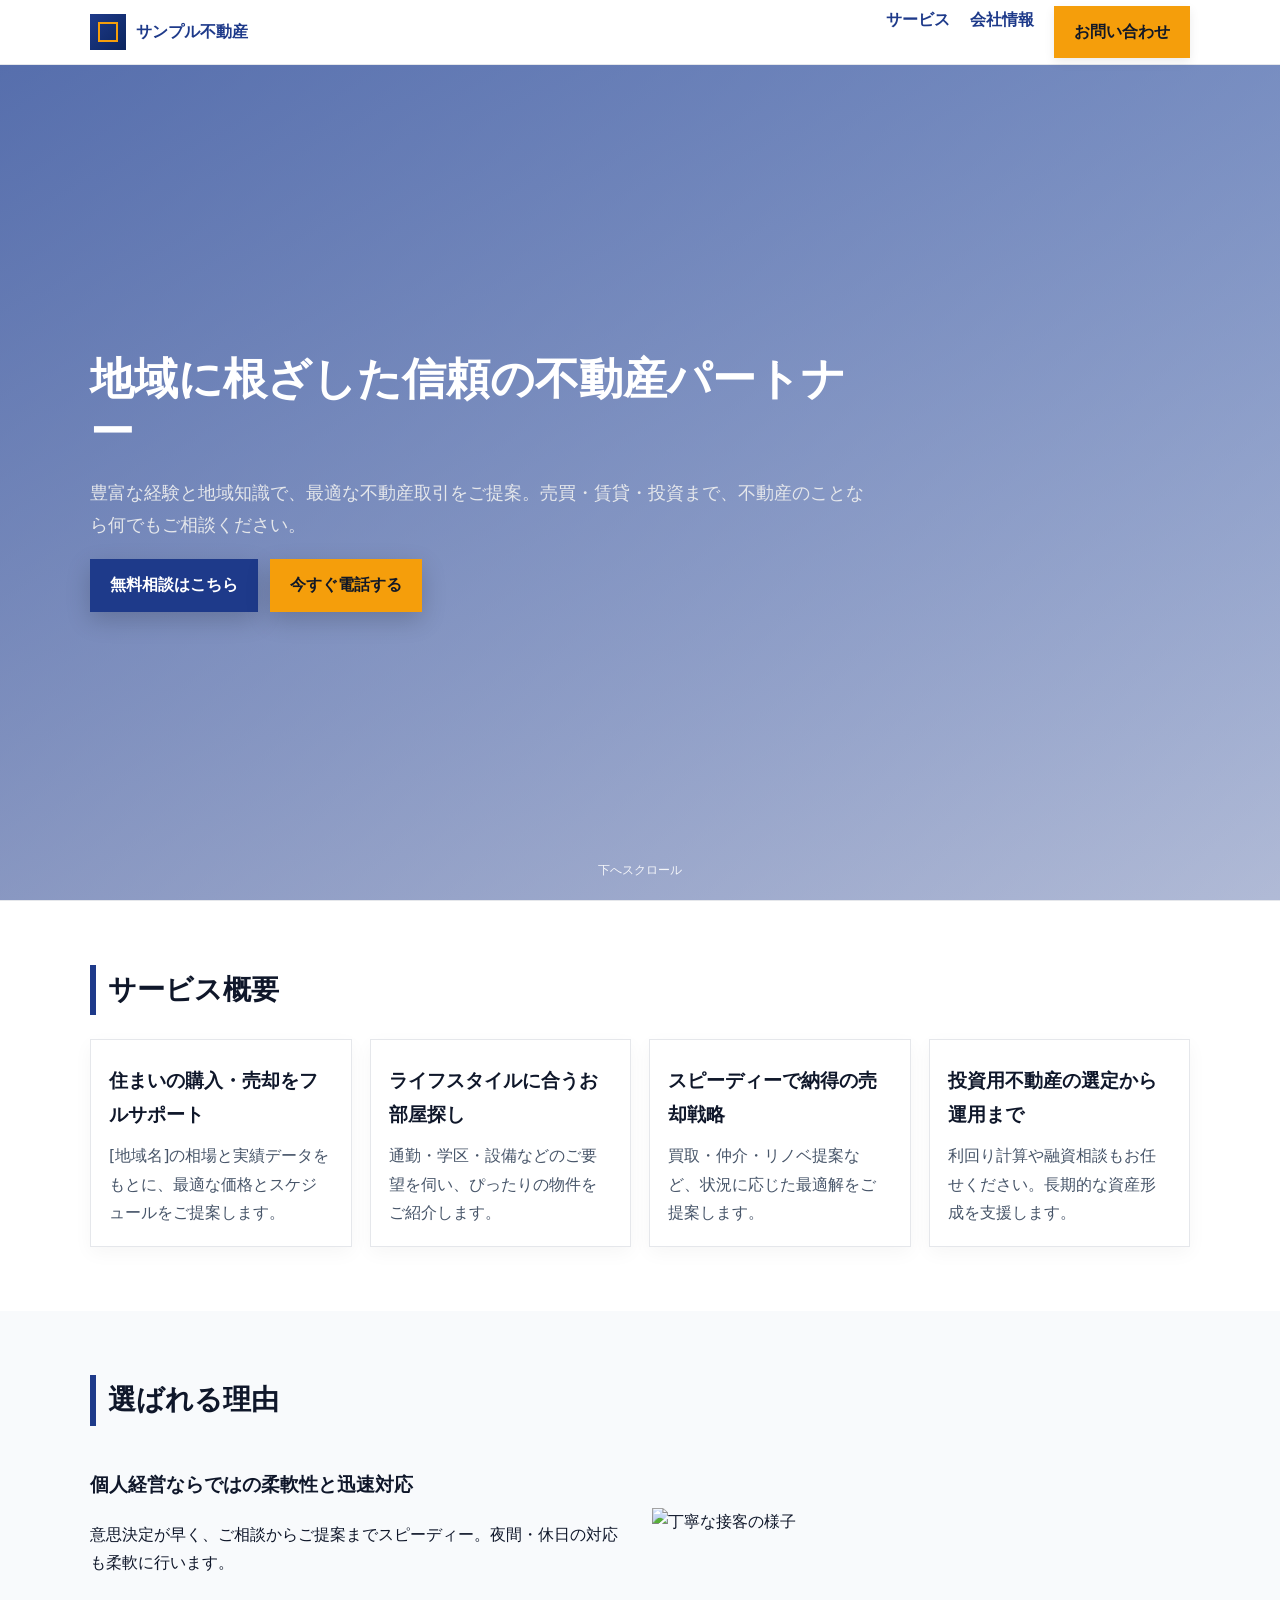
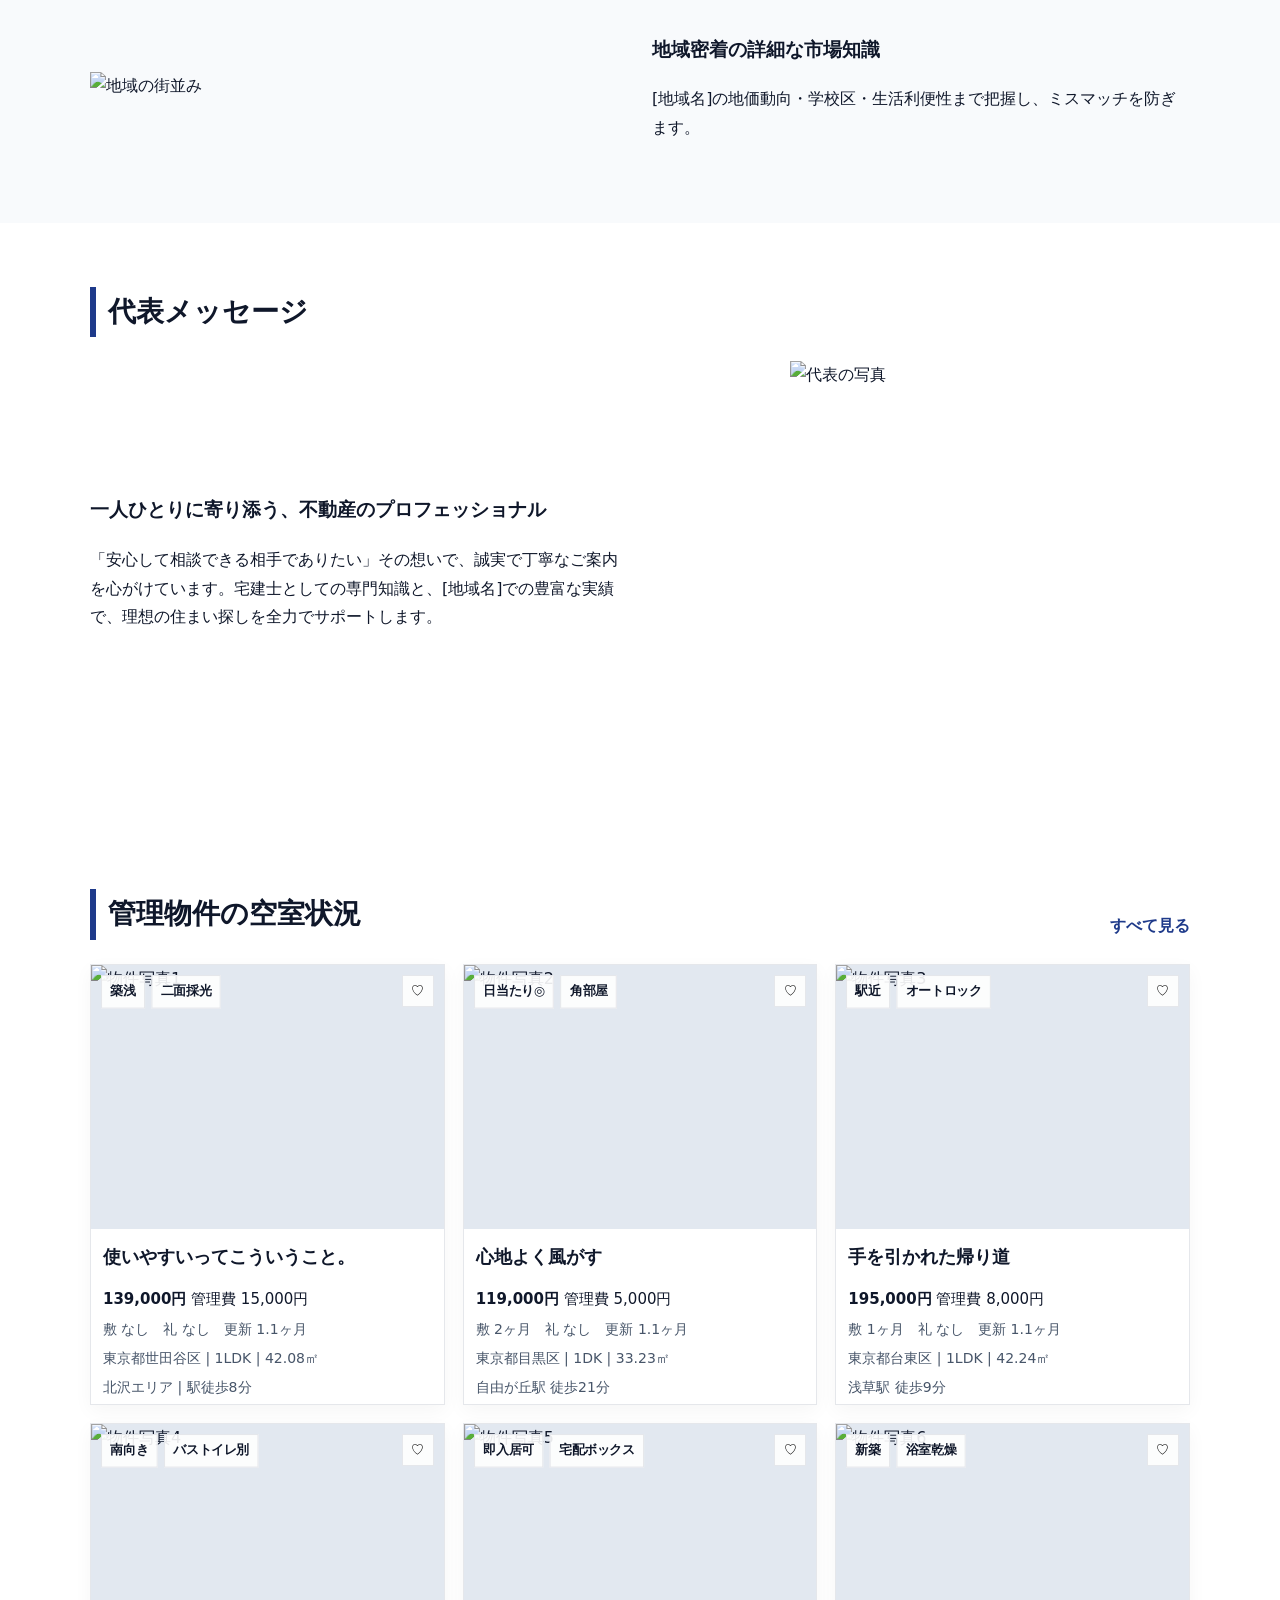
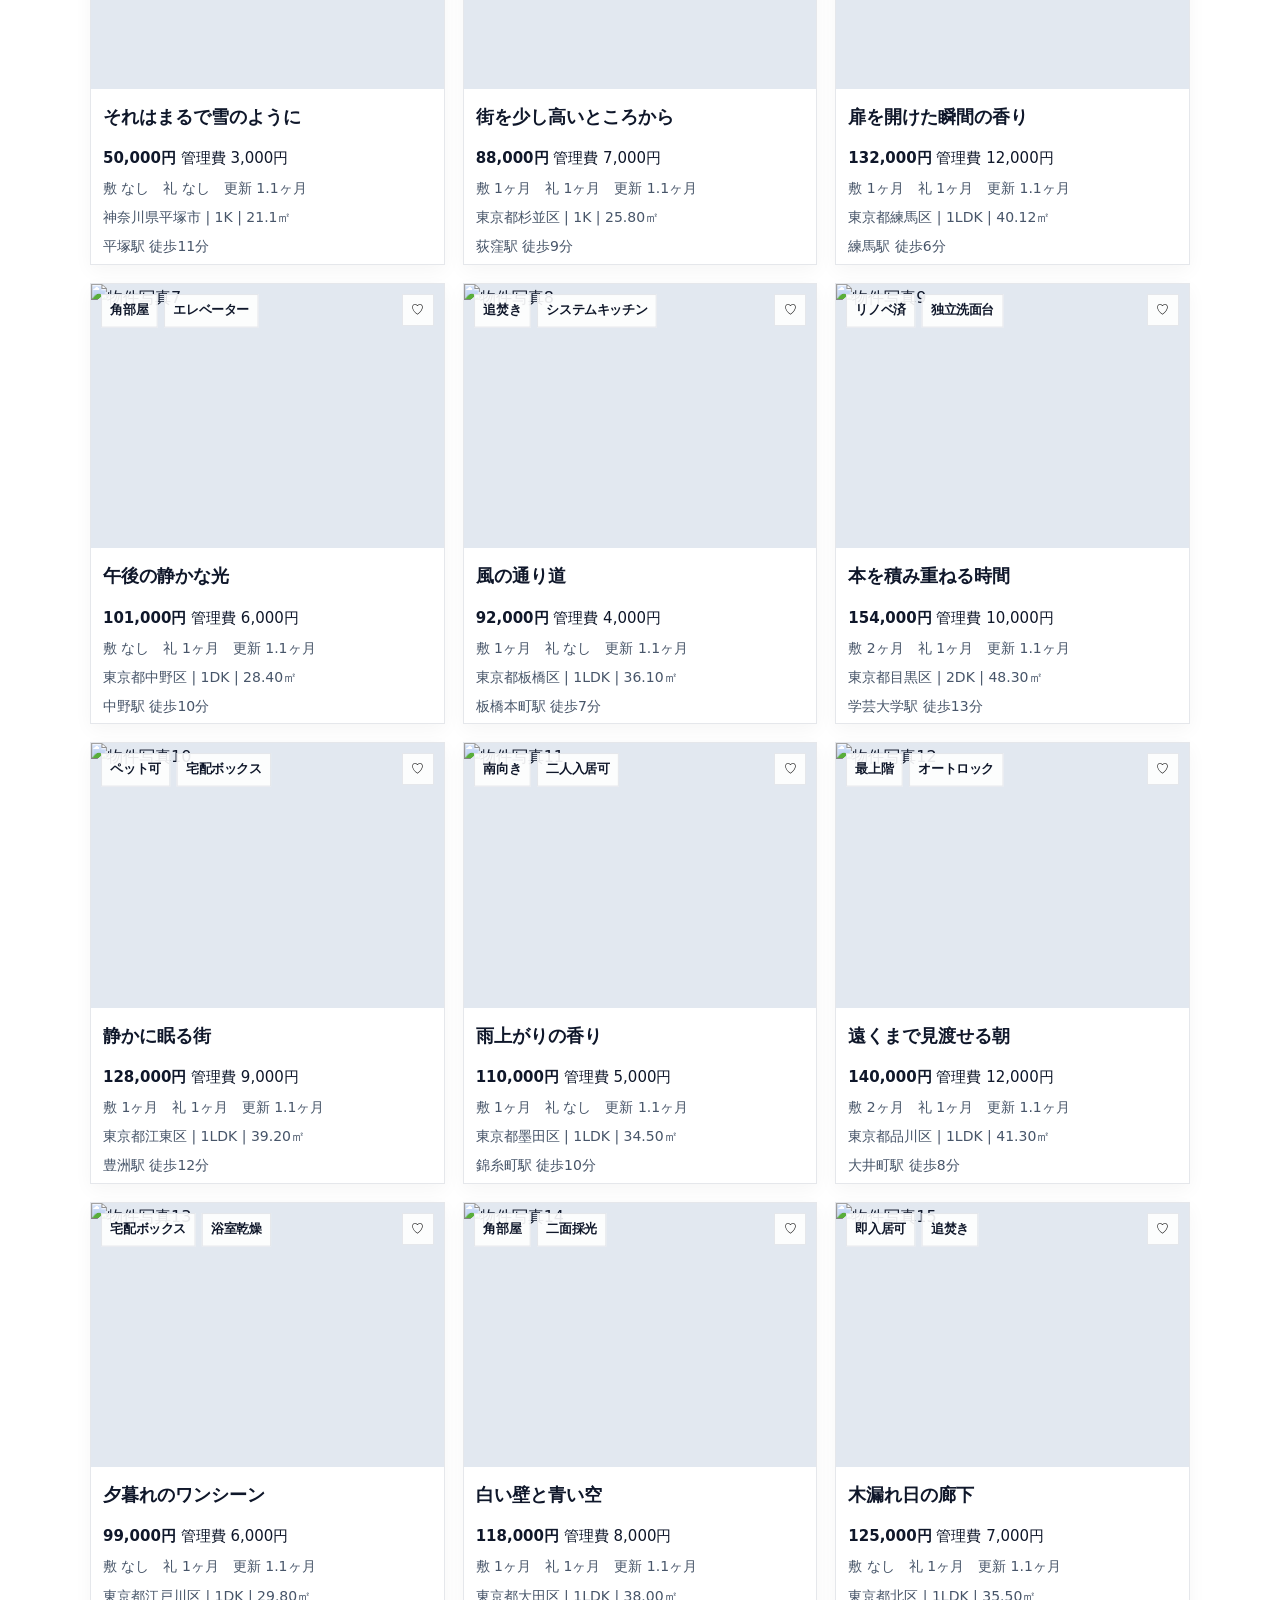
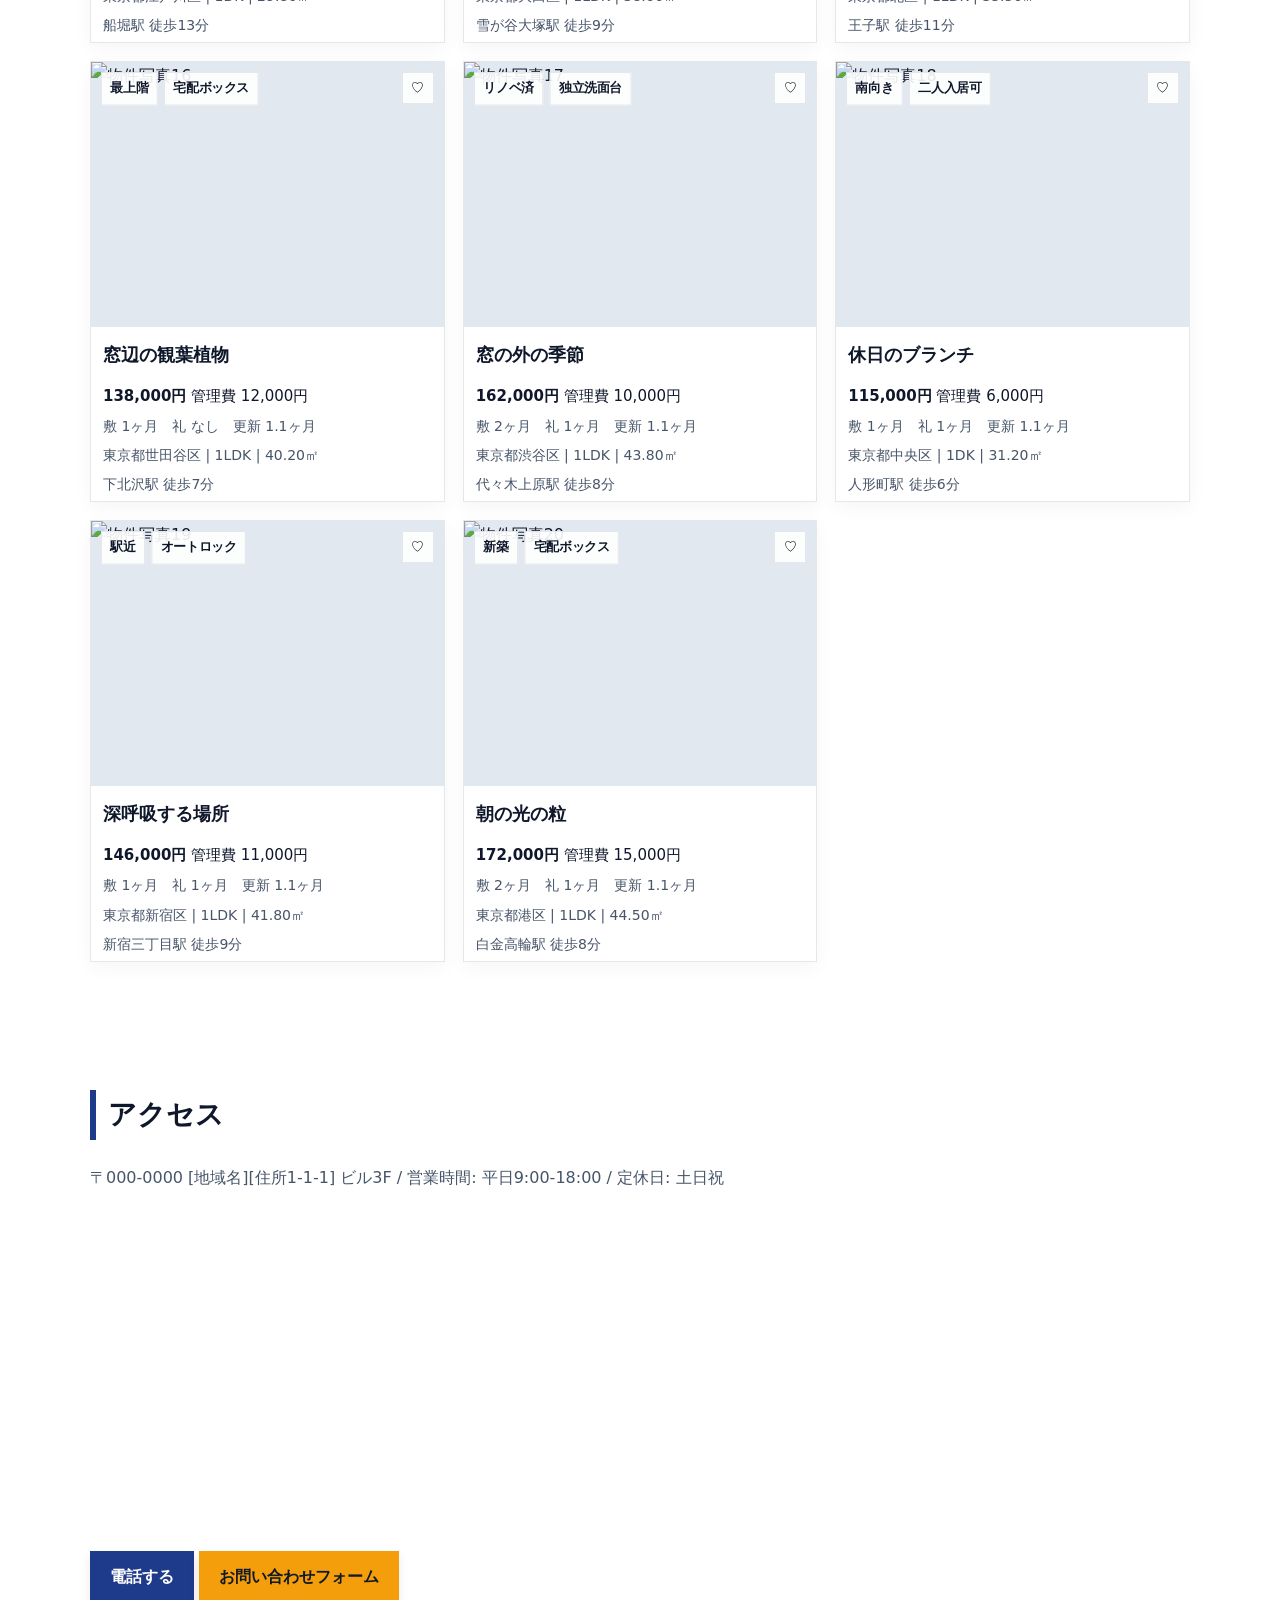
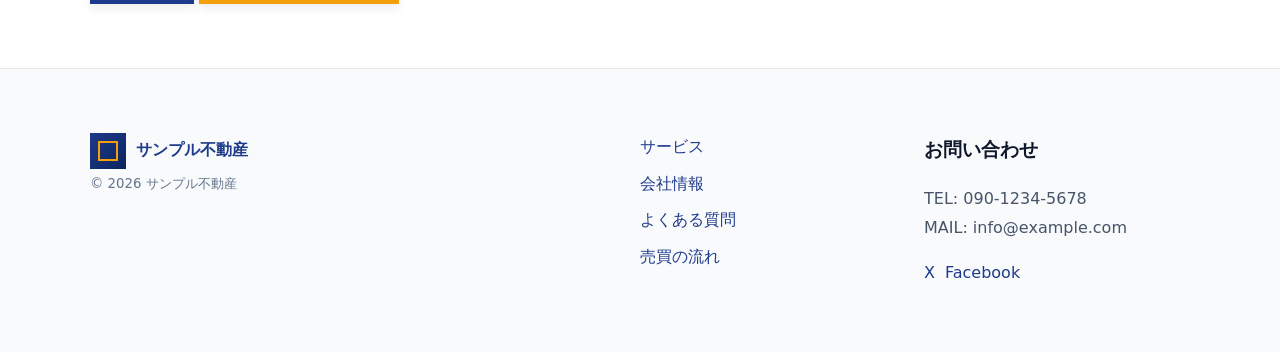
==== commit 2acbdfa2: "feat(props): enlarge property items and provide ~20 sample listings; adjust grid to 3-cols, aspect 4" ====
--- a/index.html
+++ b/index.html
@@ -114,7 +114,7 @@
     <div class="container">
       <h2 class="section-title">代表メッセージ</h2>
       <div class="feature">
-        <img src="https://images.unsplash.com/photo-1544005313-94ddf0286df2?q=80&w=800&auto=format&fit=crop" alt="代表の写真" loading="lazy" width="400" height="400" style="border-radius:12px">
+        <img src="https://images.unsplash.com/photo-1544005313-94ddf0286df2?q=80&w=800&auto=format&fit=crop" alt="代表の写真" loading="lazy" width="400" height="400">
         <div>
           <h3>一人ひとりに寄り添う、不動産のプロフェッショナル</h3>
           <p>「安心して相談できる相手でありたい」その想いで、誠実で丁寧なご案内を心がけています。宅建士としての専門知識と、[地域名]での豊富な実績で、理想の住まい探しを全力でサポートします。</p>
@@ -130,8 +130,8 @@
         <h2 class="section-title">管理物件の空室状況</h2>
         <a class="see-all" href="/services.html">すべて見る</a>
       </div>
-      <div class="props">
-        <article class="prop-card">
+      <div class="props" aria-live="polite">
+        <article class="prop-card" role="article">
           <div class="prop-card__img">
             <img src="https://page.gensparksite.com/v1/base64_upload/4c4e7e0b03696e4e7e8a0437b0366a22" alt="物件写真1">
             <div class="prop-card__chips">
@@ -147,7 +147,7 @@
           <div class="prop-card__meta">北沢エリア | 駅徒歩8分</div>
         </article>
 
-        <article class="prop-card">
+        <article class="prop-card" role="article">
           <div class="prop-card__img">
             <img src="https://page.gensparksite.com/v1/base64_upload/4c4e7e0b03696e4e7e8a0437b0366a22" alt="物件写真2">
             <div class="prop-card__chips">
@@ -163,7 +163,7 @@
           <div class="prop-card__meta">自由が丘駅 徒歩21分</div>
         </article>
 
-        <article class="prop-card">
+        <article class="prop-card" role="article">
           <div class="prop-card__img">
             <img src="https://page.gensparksite.com/v1/base64_upload/4c4e7e0b03696e4e7e8a0437b0366a22" alt="物件写真3">
             <div class="prop-card__chips">
@@ -179,7 +179,7 @@
           <div class="prop-card__meta">浅草駅 徒歩9分</div>
         </article>
 
-        <article class="prop-card">
+        <article class="prop-card" role="article">
           <div class="prop-card__img">
             <img src="https://page.gensparksite.com/v1/base64_upload/4c4e7e0b03696e4e7e8a0437b0366a22" alt="物件写真4">
             <div class="prop-card__chips">
@@ -194,6 +194,264 @@
           <div class="prop-card__meta">神奈川県平塚市 | 1K | 21.1㎡</div>
           <div class="prop-card__meta">平塚駅 徒歩11分</div>
         </article>
+
+        <!-- duplicated items to reach ~20 -->
+        <article class="prop-card" role="article">
+          <div class="prop-card__img">
+            <img src="https://images.unsplash.com/photo-1505691723518-36a5ac3b2b8f?q=80&w=1200&auto=format&fit=crop" alt="物件写真5">
+            <div class="prop-card__chips">
+              <span class="chip">即入居可</span>
+              <span class="chip">宅配ボックス</span>
+            </div>
+            <button class="wish" aria-label="お気に入りに追加">♡</button>
+          </div>
+          <h3>街を少し高いところから</h3>
+          <div class="prop-card__price"><strong>88,000円</strong> 管理費 7,000円</div>
+          <div class="prop-card__meta">敷 1ヶ月　礼 1ヶ月　更新 1.1ヶ月</div>
+          <div class="prop-card__meta">東京都杉並区 | 1K | 25.80㎡</div>
+          <div class="prop-card__meta">荻窪駅 徒歩9分</div>
+        </article>
+
+        <article class="prop-card" role="article">
+          <div class="prop-card__img">
+            <img src="https://images.unsplash.com/photo-1479839672679-a46483c0e7c8?q=80&w=1200&auto=format&fit=crop" alt="物件写真6">
+            <div class="prop-card__chips">
+              <span class="chip">新築</span>
+              <span class="chip">浴室乾燥</span>
+            </div>
+            <button class="wish" aria-label="お気に入りに追加">♡</button>
+          </div>
+          <h3>扉を開けた瞬間の香り</h3>
+          <div class="prop-card__price"><strong>132,000円</strong> 管理費 12,000円</div>
+          <div class="prop-card__meta">敷 1ヶ月　礼 1ヶ月　更新 1.1ヶ月</div>
+          <div class="prop-card__meta">東京都練馬区 | 1LDK | 40.12㎡</div>
+          <div class="prop-card__meta">練馬駅 徒歩6分</div>
+        </article>
+
+        <article class="prop-card" role="article">
+          <div class="prop-card__img">
+            <img src="https://images.unsplash.com/photo-1493809842364-78817add7ffb?q=80&w=1200&auto=format&fit=crop" alt="物件写真7">
+            <div class="prop-card__chips">
+              <span class="chip">角部屋</span>
+              <span class="chip">エレベーター</span>
+            </div>
+            <button class="wish" aria-label="お気に入りに追加">♡</button>
+          </div>
+          <h3>午後の静かな光</h3>
+          <div class="prop-card__price"><strong>101,000円</strong> 管理費 6,000円</div>
+          <div class="prop-card__meta">敷 なし　礼 1ヶ月　更新 1.1ヶ月</div>
+          <div class="prop-card__meta">東京都中野区 | 1DK | 28.40㎡</div>
+          <div class="prop-card__meta">中野駅 徒歩10分</div>
+        </article>
+
+        <article class="prop-card" role="article">
+          <div class="prop-card__img">
+            <img src="https://images.unsplash.com/photo-1522708323590-d24dbb6b0267?q=80&w=1200&auto=format&fit=crop" alt="物件写真8">
+            <div class="prop-card__chips">
+              <span class="chip">追焚き</span>
+              <span class="chip">システムキッチン</span>
+            </div>
+            <button class="wish" aria-label="お気に入りに追加">♡</button>
+          </div>
+          <h3>風の通り道</h3>
+          <div class="prop-card__price"><strong>92,000円</strong> 管理費 4,000円</div>
+          <div class="prop-card__meta">敷 1ヶ月　礼 なし　更新 1.1ヶ月</div>
+          <div class="prop-card__meta">東京都板橋区 | 1LDK | 36.10㎡</div>
+          <div class="prop-card__meta">板橋本町駅 徒歩7分</div>
+        </article>
+
+        <article class="prop-card" role="article">
+          <div class="prop-card__img">
+            <img src="https://images.unsplash.com/photo-1499952127939-9bbf5af6c51c?q=80&w=1200&auto=format&fit=crop" alt="物件写真9">
+            <div class="prop-card__chips">
+              <span class="chip">リノベ済</span>
+              <span class="chip">独立洗面台</span>
+            </div>
+            <button class="wish" aria-label="お気に入りに追加">♡</button>
+          </div>
+          <h3>本を積み重ねる時間</h3>
+          <div class="prop-card__price"><strong>154,000円</strong> 管理費 10,000円</div>
+          <div class="prop-card__meta">敷 2ヶ月　礼 1ヶ月　更新 1.1ヶ月</div>
+          <div class="prop-card__meta">東京都目黒区 | 2DK | 48.30㎡</div>
+          <div class="prop-card__meta">学芸大学駅 徒歩13分</div>
+        </article>
+
+        <article class="prop-card" role="article">
+          <div class="prop-card__img">
+            <img src="https://images.unsplash.com/photo-1519710164239-da123dc03ef4?q=80&w=1200&auto=format&fit=crop" alt="物件写真10">
+            <div class="prop-card__chips">
+              <span class="chip">ペット可</span>
+              <span class="chip">宅配ボックス</span>
+            </div>
+            <button class="wish" aria-label="お気に入りに追加">♡</button>
+          </div>
+          <h3>静かに眠る街</h3>
+          <div class="prop-card__price"><strong>128,000円</strong> 管理費 9,000円</div>
+          <div class="prop-card__meta">敷 1ヶ月　礼 1ヶ月　更新 1.1ヶ月</div>
+          <div class="prop-card__meta">東京都江東区 | 1LDK | 39.20㎡</div>
+          <div class="prop-card__meta">豊洲駅 徒歩12分</div>
+        </article>
+
+        <article class="prop-card" role="article">
+          <div class="prop-card__img">
+            <img src="https://images.unsplash.com/photo-1502005229762-cf1b2da7c52f?q=80&w=1200&auto=format&fit=crop" alt="物件写真11">
+            <div class="prop-card__chips">
+              <span class="chip">南向き</span>
+              <span class="chip">二人入居可</span>
+            </div>
+            <button class="wish" aria-label="お気に入りに追加">♡</button>
+          </div>
+          <h3>雨上がりの香り</h3>
+          <div class="prop-card__price"><strong>110,000円</strong> 管理費 5,000円</div>
+          <div class="prop-card__meta">敷 1ヶ月　礼 なし　更新 1.1ヶ月</div>
+          <div class="prop-card__meta">東京都墨田区 | 1LDK | 34.50㎡</div>
+          <div class="prop-card__meta">錦糸町駅 徒歩10分</div>
+        </article>
+
+        <article class="prop-card" role="article">
+          <div class="prop-card__img">
+            <img src="https://images.unsplash.com/photo-1507086189233-4d250478b919?q=80&w=1200&auto=format&fit=crop" alt="物件写真12">
+            <div class="prop-card__chips">
+              <span class="chip">最上階</span>
+              <span class="chip">オートロック</span>
+            </div>
+            <button class="wish" aria-label="お気に入りに追加">♡</button>
+          </div>
+          <h3>遠くまで見渡せる朝</h3>
+          <div class="prop-card__price"><strong>140,000円</strong> 管理費 12,000円</div>
+          <div class="prop-card__meta">敷 2ヶ月　礼 1ヶ月　更新 1.1ヶ月</div>
+          <div class="prop-card__meta">東京都品川区 | 1LDK | 41.30㎡</div>
+          <div class="prop-card__meta">大井町駅 徒歩8分</div>
+        </article>
+
+        <article class="prop-card" role="article">
+          <div class="prop-card__img">
+            <img src="https://images.unsplash.com/photo-1449844908441-8829872d2607?q=80&w=1200&auto=format&fit=crop" alt="物件写真13">
+            <div class="prop-card__chips">
+              <span class="chip">宅配ボックス</span>
+              <span class="chip">浴室乾燥</span>
+            </div>
+            <button class="wish" aria-label="お気に入りに追加">♡</button>
+          </div>
+          <h3>夕暮れのワンシーン</h3>
+          <div class="prop-card__price"><strong>99,000円</strong> 管理費 6,000円</div>
+          <div class="prop-card__meta">敷 なし　礼 1ヶ月　更新 1.1ヶ月</div>
+          <div class="prop-card__meta">東京都江戸川区 | 1DK | 29.80㎡</div>
+          <div class="prop-card__meta">船堀駅 徒歩13分</div>
+        </article>
+
+        <article class="prop-card" role="article">
+          <div class="prop-card__img">
+            <img src="https://images.unsplash.com/photo-1460353581641-37baddab0fa2?q=80&w=1200&auto=format&fit=crop" alt="物件写真14">
+            <div class="prop-card__chips">
+              <span class="chip">角部屋</span>
+              <span class="chip">二面採光</span>
+            </div>
+            <button class="wish" aria-label="お気に入りに追加">♡</button>
+          </div>
+          <h3>白い壁と青い空</h3>
+          <div class="prop-card__price"><strong>118,000円</strong> 管理費 8,000円</div>
+          <div class="prop-card__meta">敷 1ヶ月　礼 1ヶ月　更新 1.1ヶ月</div>
+          <div class="prop-card__meta">東京都大田区 | 1LDK | 38.00㎡</div>
+          <div class="prop-card__meta">雪が谷大塚駅 徒歩9分</div>
+        </article>
+
+        <article class="prop-card" role="article">
+          <div class="prop-card__img">
+            <img src="https://images.unsplash.com/photo-1494451930944-8998635c3767?q=80&w=1200&auto=format&fit=crop" alt="物件写真15">
+            <div class="prop-card__chips">
+              <span class="chip">即入居可</span>
+              <span class="chip">追焚き</span>
+            </div>
+            <button class="wish" aria-label="お気に入りに追加">♡</button>
+          </div>
+          <h3>木漏れ日の廊下</h3>
+          <div class="prop-card__price"><strong>125,000円</strong> 管理費 7,000円</div>
+          <div class="prop-card__meta">敷 なし　礼 1ヶ月　更新 1.1ヶ月</div>
+          <div class="prop-card__meta">東京都北区 | 1LDK | 35.50㎡</div>
+          <div class="prop-card__meta">王子駅 徒歩11分</div>
+        </article>
+
+        <article class="prop-card" role="article">
+          <div class="prop-card__img">
+            <img src="https://images.unsplash.com/photo-1528909514045-2fa4ac7a08ba?q=80&w=1200&auto=format&fit=crop" alt="物件写真16">
+            <div class="prop-card__chips">
+              <span class="chip">最上階</span>
+              <span class="chip">宅配ボックス</span>
+            </div>
+            <button class="wish" aria-label="お気に入りに追加">♡</button>
+          </div>
+          <h3>窓辺の観葉植物</h3>
+          <div class="prop-card__price"><strong>138,000円</strong> 管理費 12,000円</div>
+          <div class="prop-card__meta">敷 1ヶ月　礼 なし　更新 1.1ヶ月</div>
+          <div class="prop-card__meta">東京都世田谷区 | 1LDK | 40.20㎡</div>
+          <div class="prop-card__meta">下北沢駅 徒歩7分</div>
+        </article>
+
+        <article class="prop-card" role="article">
+          <div class="prop-card__img">
+            <img src="https://images.unsplash.com/photo-1500067759223-6f7e47d27f18?q=80&w=1200&auto=format&fit=crop" alt="物件写真17">
+            <div class="prop-card__chips">
+              <span class="chip">リノベ済</span>
+              <span class="chip">独立洗面台</span>
+            </div>
+            <button class="wish" aria-label="お気に入りに追加">♡</button>
+          </div>
+          <h3>窓の外の季節</h3>
+          <div class="prop-card__price"><strong>162,000円</strong> 管理費 10,000円</div>
+          <div class="prop-card__meta">敷 2ヶ月　礼 1ヶ月　更新 1.1ヶ月</div>
+          <div class="prop-card__meta">東京都渋谷区 | 1LDK | 43.80㎡</div>
+          <div class="prop-card__meta">代々木上原駅 徒歩8分</div>
+        </article>
+
+        <article class="prop-card" role="article">
+          <div class="prop-card__img">
+            <img src="https://images.unsplash.com/photo-1497366216548-37526070297c?q=80&w=1200&auto=format&fit=crop" alt="物件写真18">
+            <div class="prop-card__chips">
+              <span class="chip">南向き</span>
+              <span class="chip">二人入居可</span>
+            </div>
+            <button class="wish" aria-label="お気に入りに追加">♡</button>
+          </div>
+          <h3>休日のブランチ</h3>
+          <div class="prop-card__price"><strong>115,000円</strong> 管理費 6,000円</div>
+          <div class="prop-card__meta">敷 1ヶ月　礼 1ヶ月　更新 1.1ヶ月</div>
+          <div class="prop-card__meta">東京都中央区 | 1DK | 31.20㎡</div>
+          <div class="prop-card__meta">人形町駅 徒歩6分</div>
+        </article>
+
+        <article class="prop-card" role="article">
+          <div class="prop-card__img">
+            <img src="https://images.unsplash.com/photo-1484154218962-a197022b5858?q=80&w=1200&auto=format&fit=crop" alt="物件写真19">
+            <div class="prop-card__chips">
+              <span class="chip">駅近</span>
+              <span class="chip">オートロック</span>
+            </div>
+            <button class="wish" aria-label="お気に入りに追加">♡</button>
+          </div>
+          <h3>深呼吸する場所</h3>
+          <div class="prop-card__price"><strong>146,000円</strong> 管理費 11,000円</div>
+          <div class="prop-card__meta">敷 1ヶ月　礼 1ヶ月　更新 1.1ヶ月</div>
+          <div class="prop-card__meta">東京都新宿区 | 1LDK | 41.80㎡</div>
+          <div class="prop-card__meta">新宿三丁目駅 徒歩9分</div>
+        </article>
+
+        <article class="prop-card" role="article">
+          <div class="prop-card__img">
+            <img src="https://images.unsplash.com/photo-1444418776041-9c7e33cc5a9c?q=80&w=1200&auto=format&fit=crop" alt="物件写真20">
+            <div class="prop-card__chips">
+              <span class="chip">新築</span>
+              <span class="chip">宅配ボックス</span>
+            </div>
+            <button class="wish" aria-label="お気に入りに追加">♡</button>
+          </div>
+          <h3>朝の光の粒</h3>
+          <div class="prop-card__price"><strong>172,000円</strong> 管理費 15,000円</div>
+          <div class="prop-card__meta">敷 2ヶ月　礼 1ヶ月　更新 1.1ヶ月</div>
+          <div class="prop-card__meta">東京都港区 | 1LDK | 44.50㎡</div>
+          <div class="prop-card__meta">白金高輪駅 徒歩8分</div>
+        </article>
+
       </div>
     </div>
   </section>
--- a/assets/css/styles.css
+++ b/assets/css/styles.css
@@ -24,7 +24,7 @@
 .section{padding:64px 0}
 .section-title{font-size:28px; margin:0 0 24px; border-left:6px solid var(--color-navy); padding-left:12px}
 .subtle{color:#475569}
-.btn{display:inline-block; background:var(--color-gold); color:#111827; padding:12px 20px; border-radius:8px; font-weight:600; box-shadow:0 4px 10px rgba(0,0,0,.08)}
+.btn{display:inline-block; background:var(--color-gold); color:#111827; padding:12px 20px; border-radius:0; font-weight:600; box-shadow:0 4px 10px rgba(0,0,0,.08)}
 .btn--primary{background:var(--color-navy); color:#fff}
 .btn--ghost{background:transparent; border:2px solid var(--color-navy); color:var(--color-navy)}
 
@@ -32,8 +32,8 @@
 .header{position:sticky; top:0; z-index:50; background:rgba(255,255,255,.9); backdrop-filter:saturate(180%) blur(6px); border-bottom:1px solid #e5e7eb}
 .header__inner{display:flex; align-items:center; justify-content:space-between; height:64px}
 .logo{display:flex; align-items:center; gap:10px; font-weight:800; color:var(--color-navy)}
-.logo__mark{width:36px; height:36px; background:linear-gradient(135deg, var(--color-navy), #0b255e); border-radius:8px; position:relative}
-.logo__mark::after{content:""; position:absolute; inset:8px; border:2px solid var(--color-gold); border-radius:6px}
+.logo__mark{width:36px; height:36px; background:linear-gradient(135deg, var(--color-navy), #0b255e); border-radius:0; position:relative}
+.logo__mark::after{content:""; position:absolute; inset:8px; border:2px solid var(--color-gold); border-radius:0}
 .nav{display:flex; gap:20px}
 .nav a{font-weight:600}
 
@@ -72,7 +72,7 @@
 
 /* Cards */
 .cards{display:grid; grid-template-columns:repeat(4,1fr); gap:18px}
-.card{background:#fff; border:1px solid #e5e7eb; border-radius:12px; padding:18px; box-shadow:0 6px 18px rgba(0,0,0,.04)}
+.card{background:#fff; border:1px solid #e5e7eb; border-radius:0; padding:18px; box-shadow:0 6px 18px rgba(0,0,0,.04)}
 .card h3{margin:6px 0 10px}
 .card p{margin:0}
 @media (max-width: 1024px){.cards{grid-template-columns:repeat(2,1fr)}}
@@ -87,22 +87,22 @@
 /* Property list (pickup-like) */
 .section-header{display:flex; align-items:center; justify-content:space-between; gap:12px}
 .see-all{font-weight:700; color:var(--color-navy)}
-.props{display:grid; grid-template-columns:repeat(4,1fr); gap:18px}
-.prop-card{background:#fff; border:1px solid #e5e7eb; border-radius:12px; overflow:hidden; box-shadow:0 6px 18px rgba(0,0,0,.04)}
-.prop-card__img{position:relative; aspect-ratio:16/9; background:#e2e8f0}
+.props{display:grid; grid-template-columns:repeat(3,1fr); gap:18px}
+.prop-card{background:#fff; border:1px solid #e5e7eb; border-radius:0; overflow:hidden; box-shadow:0 6px 18px rgba(0,0,0,.04); min-height: 360px}
+.prop-card__img{position:relative; aspect-ratio:4/3; background:#e2e8f0}
 .prop-card__img img{width:100%; height:100%; object-fit:cover}
-.prop-card__chips{position:absolute; left:10px; top:10px; display:flex; gap:6px}
-.chip{background:rgba(255,255,255,.9); border:1px solid #e5e7eb; padding:4px 8px; border-radius:999px; font-size:12px; font-weight:700}
-.wish{position:absolute; right:10px; top:10px; background:rgba(255,255,255,.9); border:1px solid #e5e7eb; width:32px; height:32px; border-radius:999px; cursor:pointer}
-.prop-card h3{margin:12px; font-size:16px}
-.prop-card__price{margin:0 12px; font-size:14px}
-.prop-card__meta{margin:4px 12px; color:#475569; font-size:13px}
+.prop-card__chips{position:absolute; left:10px; top:10px; display:flex; gap:6px; transform: scale(1.05); transform-origin: top left;}
+.chip{background:rgba(255,255,255,.9); border:1px solid #e5e7eb; padding:4px 8px; border-radius:0; font-size:12px; font-weight:700}
+.wish{position:absolute; right:10px; top:10px; background:rgba(255,255,255,.9); border:1px solid #e5e7eb; width:32px; height:32px; border-radius:0; cursor:pointer}
+.prop-card h3{margin:12px; font-size:18px}
+.prop-card__price{margin:0 12px; font-size:15px}
+.prop-card__meta{margin:4px 12px; color:#475569; font-size:14px}
 @media (max-width: 1024px){.props{grid-template-columns:repeat(2,1fr)}}
 @media (max-width: 560px){.props{grid-template-columns:1fr}}
 
 /* Status chips */
 .status-row{display:flex; align-items:center; gap:8px; margin-top:8px; font-weight:600}
-.status-dot{width:10px; height:10px; border-radius:999px; display:inline-block}
+.status-dot{width:10px; height:10px; border-radius:0; display:inline-block}
 .status-dot--vacant{background:var(--green)}
 .status-dot--full{background:var(--red)}
 
@@ -115,7 +115,7 @@
 /* Forms */
 .form{display:grid; gap:12px}
 .input, .textarea, select{
-  width:100%; padding:12px 14px; border:1px solid #cbd5e1; border-radius:8px; background:#fff; font-size:16px
+  width:100%; padding:12px 14px; border:1px solid #cbd5e1; border-radius:0; background:#fff; font-size:16px
 }
 .textarea{min-height:140px; resize:vertical}
 .form__row{display:grid; grid-template-columns:1fr 1fr; gap:12px}
@@ -123,7 +123,7 @@
 
 /* Utility */
 .muted{color:#64748b}
-.map{width:100%; height:320px; border:0; border-radius:12px}
+.map{width:100%; height:320px; border:0; border-radius:0}
 
 /* Accessibility helpers */
 .sr-only{position:absolute;width:1px;height:1px;padding:0;margin:-1px;overflow:hidden;clip:rect(0,0,0,0);white-space:nowrap;border:0}
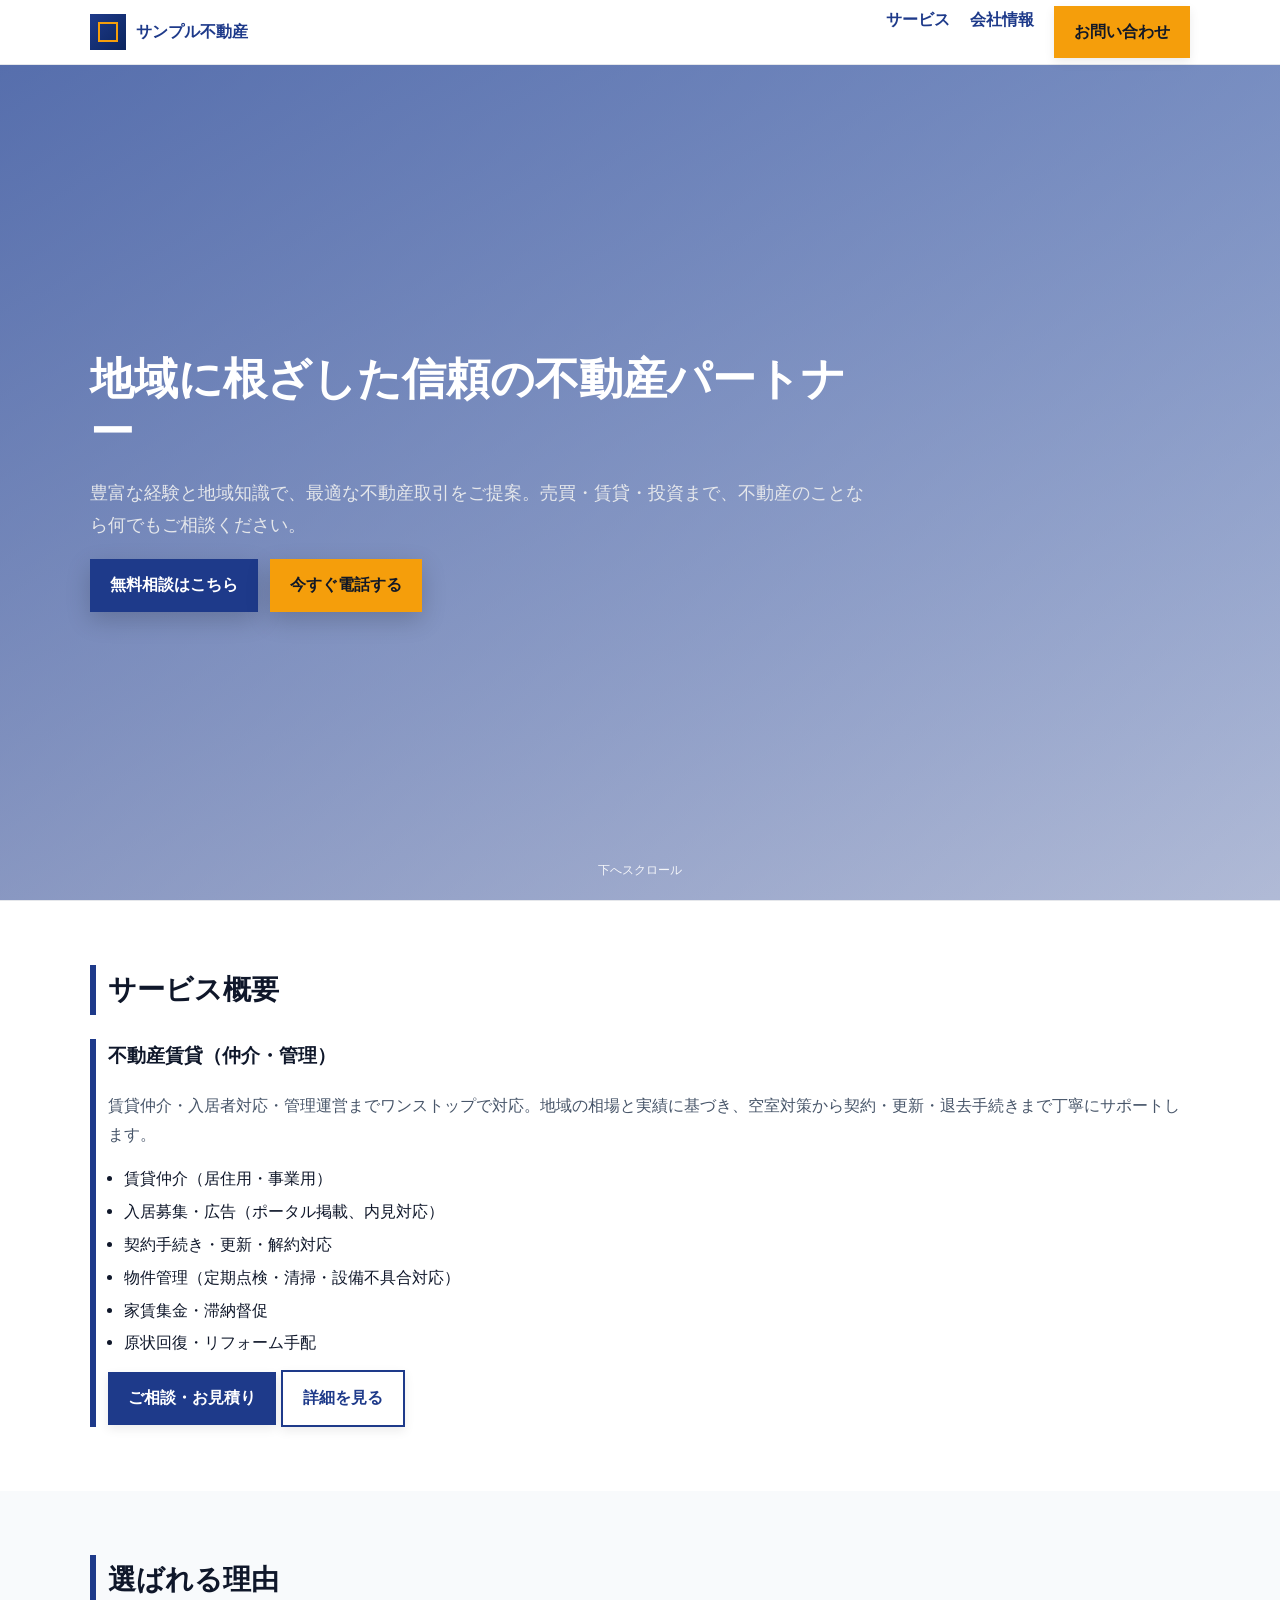
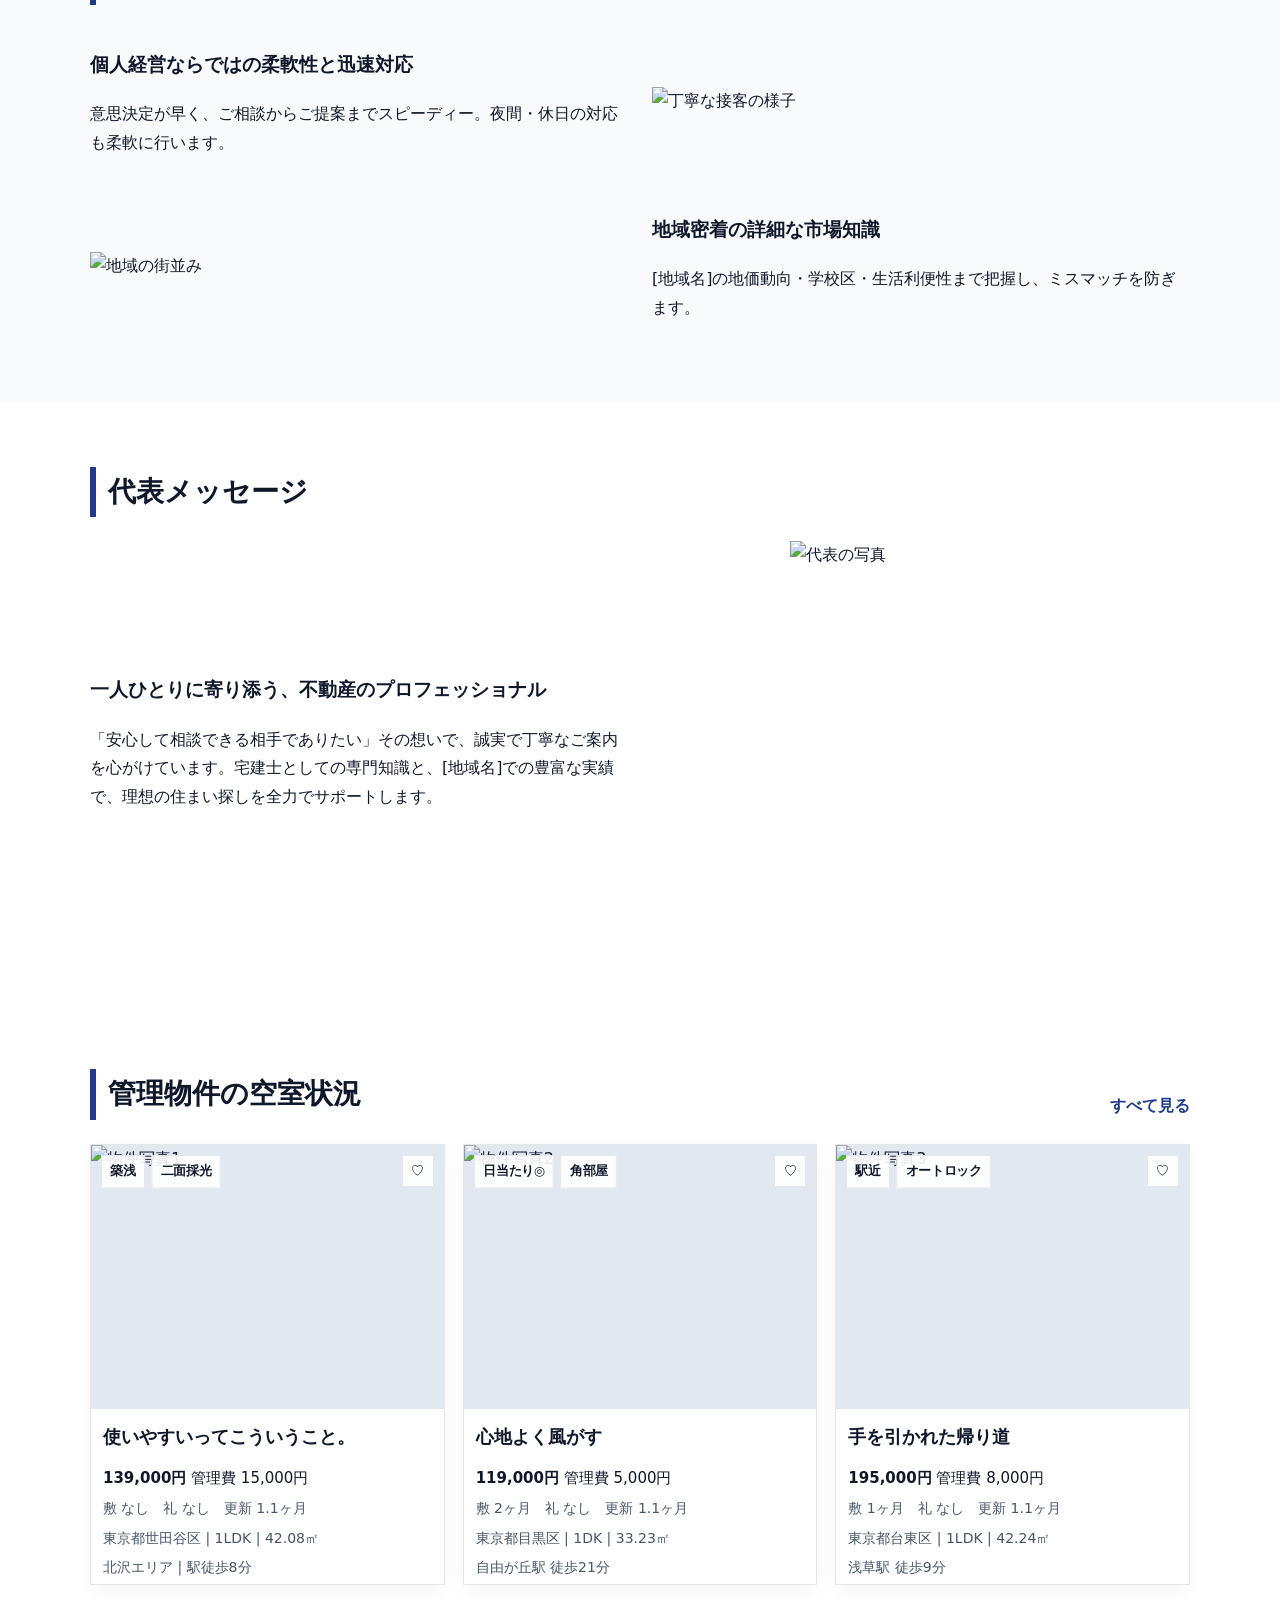
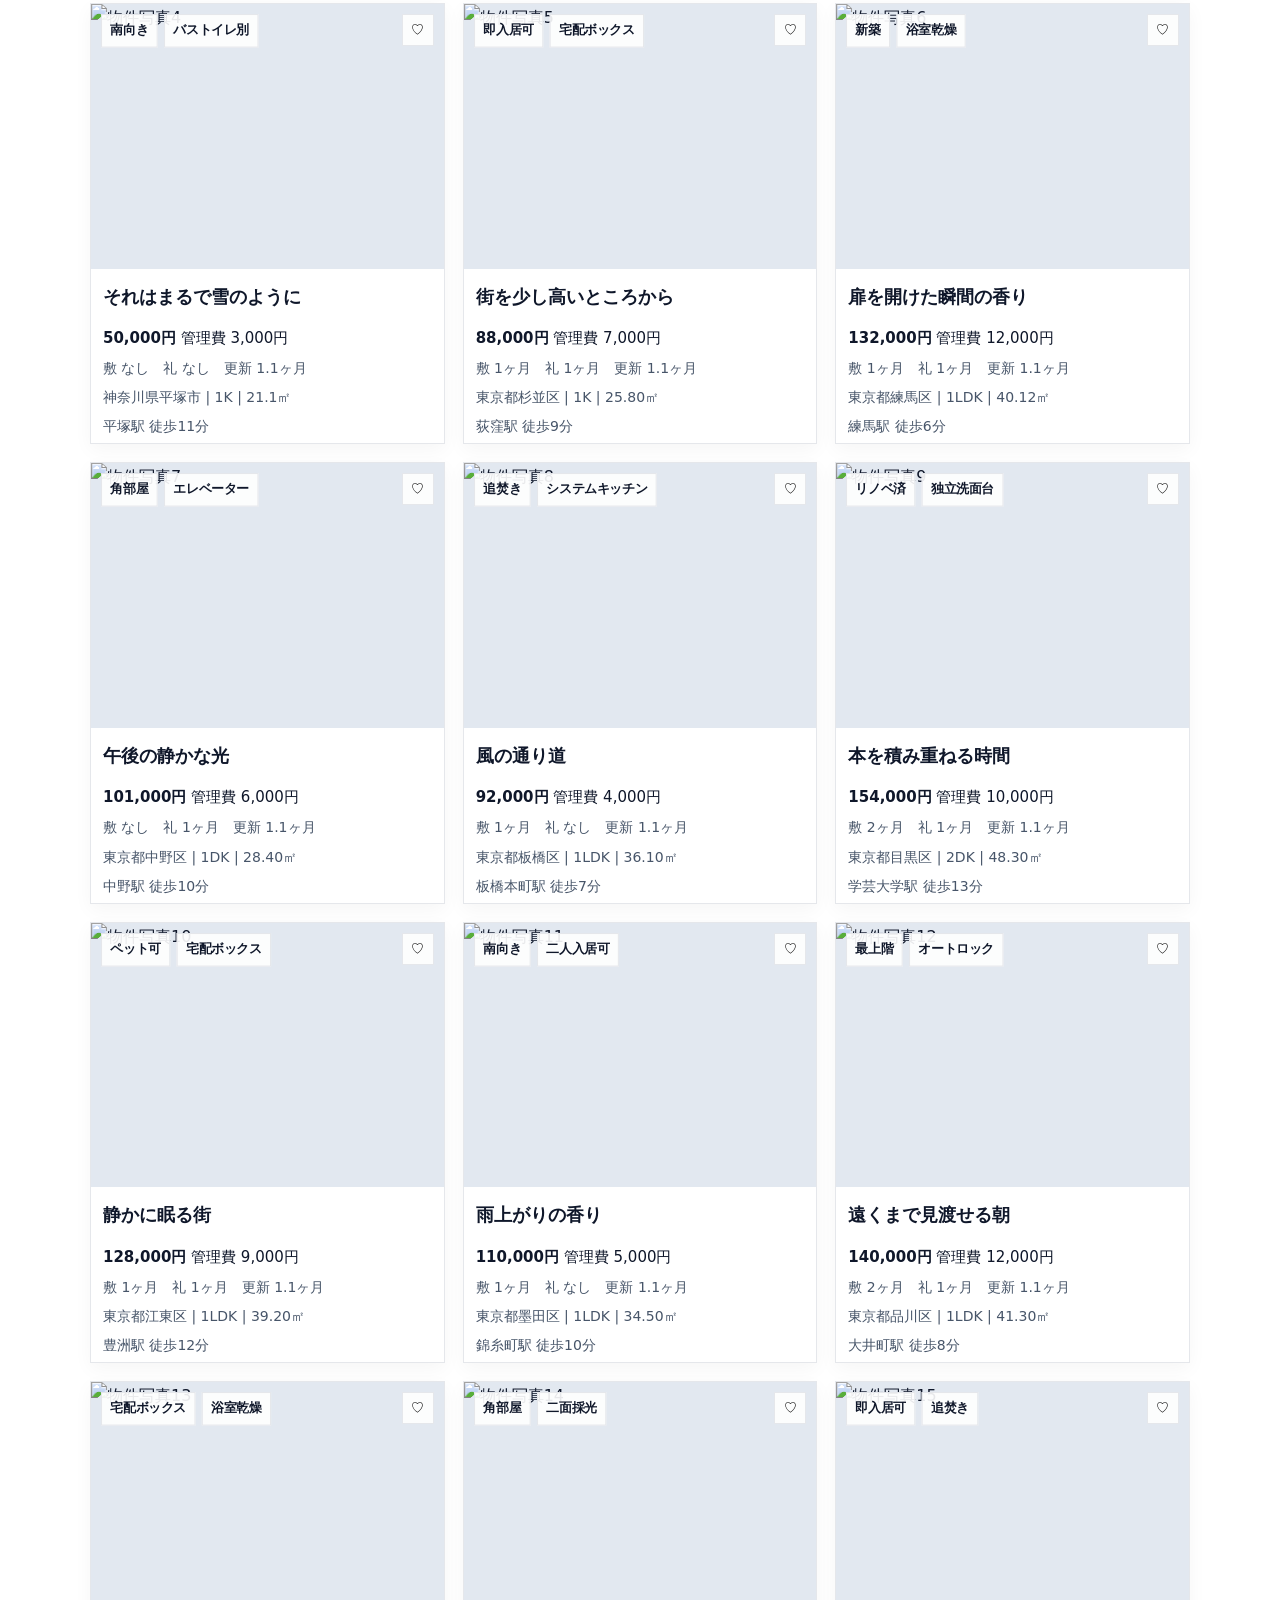
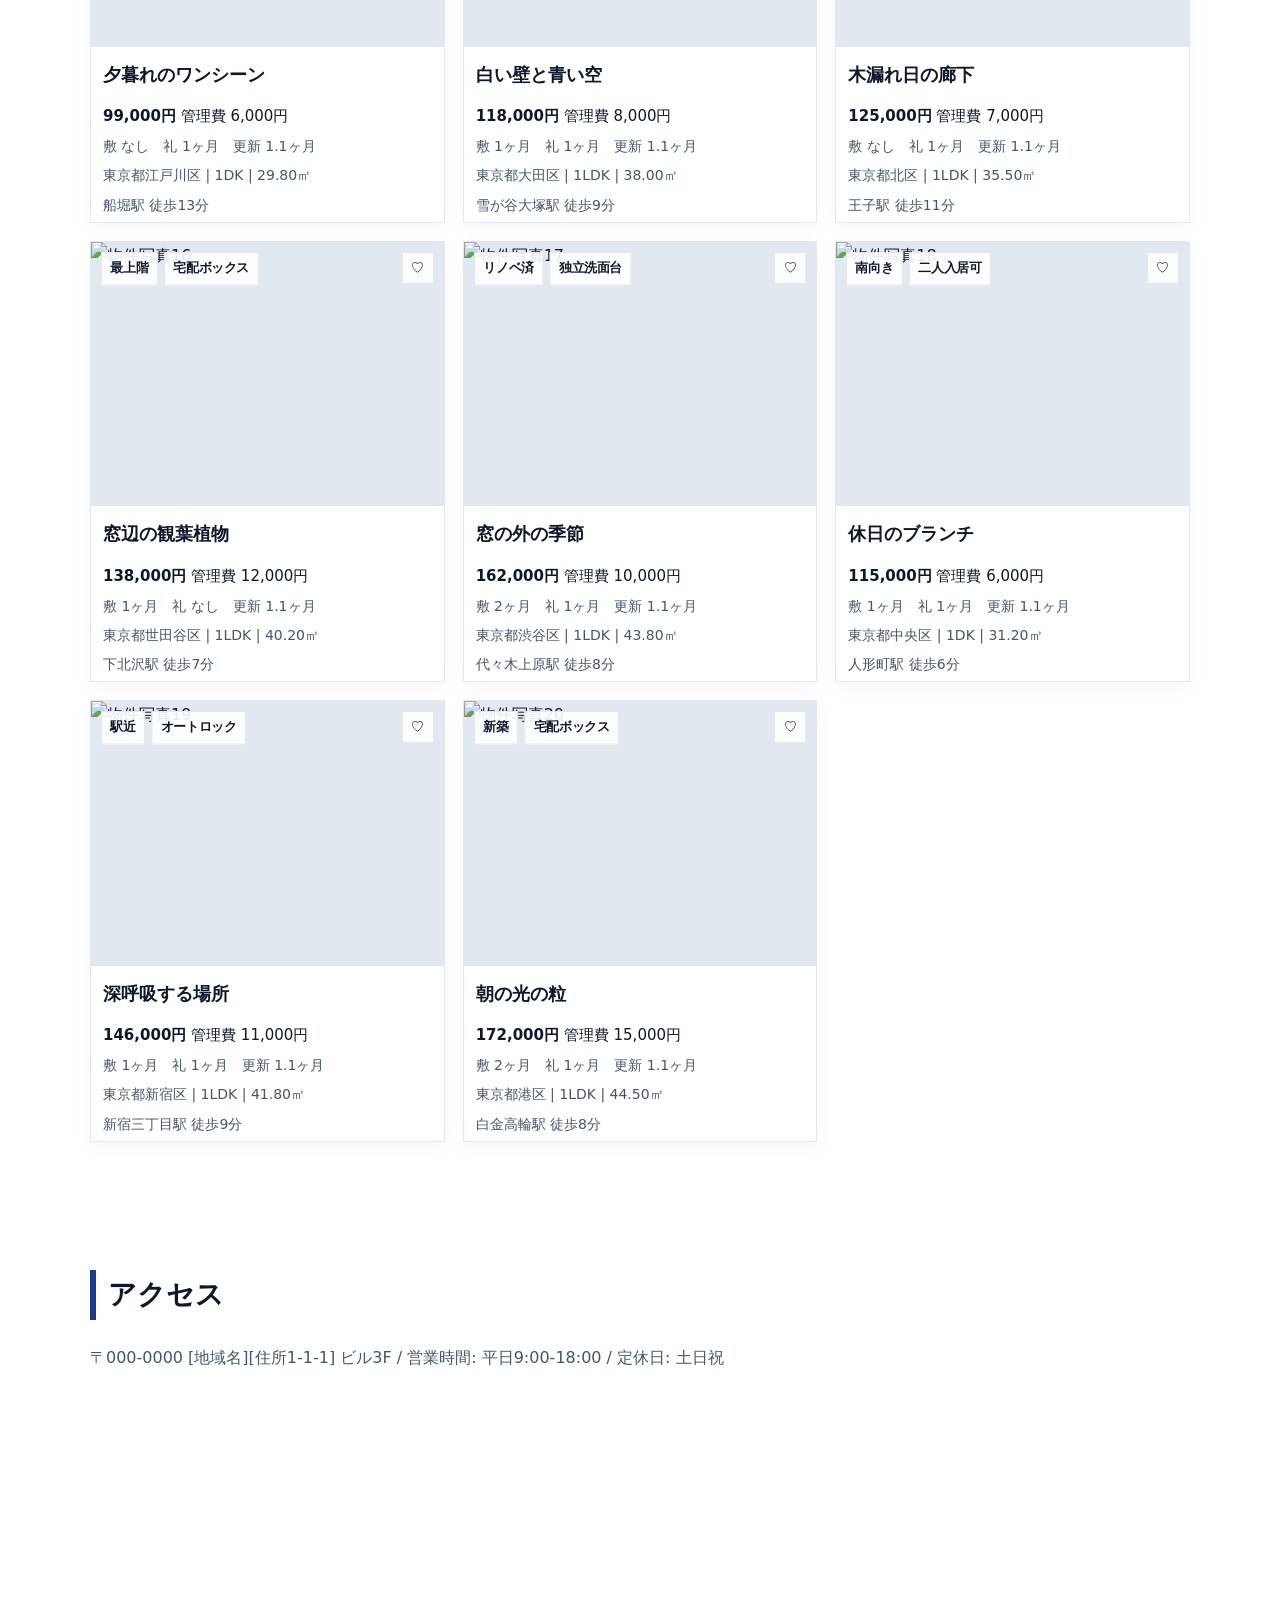
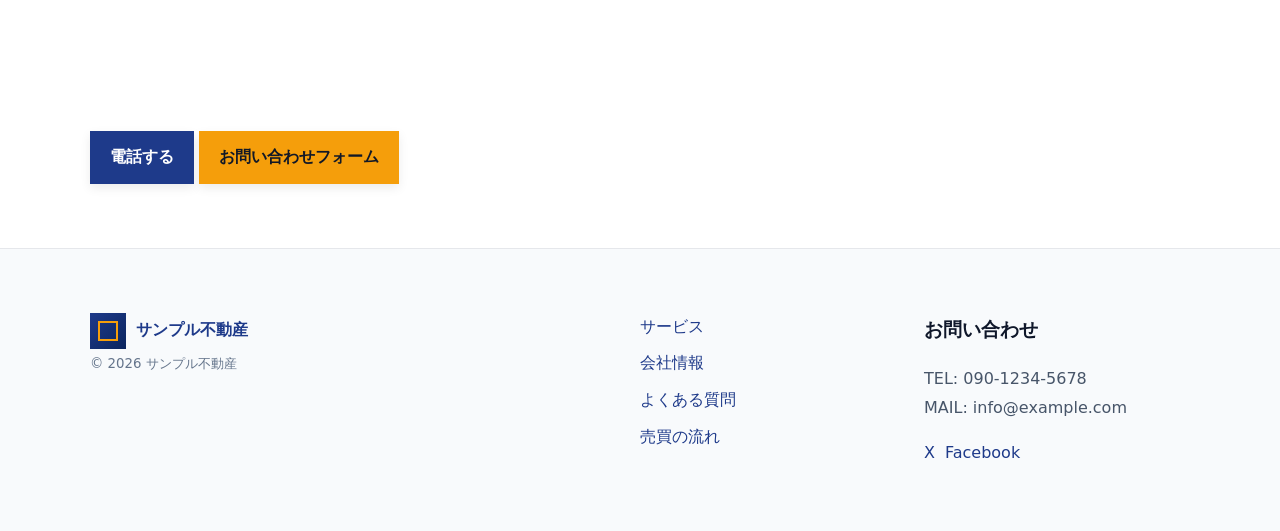
==== commit 5844c443: "feat(services): narrow to rentals only and switch from card grid to simple bordered service block wi" ====
--- a/index.html
+++ b/index.html
@@ -67,23 +67,21 @@
   <section class="section">
     <div class="container">
       <h2 class="section-title">サービス概要</h2>
-      <div class="cards">
-        <article class="card">
-          <h3>住まいの購入・売却をフルサポート</h3>
-          <p class="subtle">[地域名]の相場と実績データをもとに、最適な価格とスケジュールをご提案します。</p>
-        </article>
-        <article class="card">
-          <h3>ライフスタイルに合うお部屋探し</h3>
-          <p class="subtle">通勤・学区・設備などのご要望を伺い、ぴったりの物件をご紹介します。</p>
-        </article>
-        <article class="card">
-          <h3>スピーディーで納得の売却戦略</h3>
-          <p class="subtle">買取・仲介・リノベ提案など、状況に応じた最適解をご提案します。</p>
-        </article>
-        <article class="card">
-          <h3>投資用不動産の選定から運用まで</h3>
-          <p class="subtle">利回り計算や融資相談もお任せください。長期的な資産形成を支援します。</p>
-        </article>
+      <div class="service service--rentals">
+        <h3 style="margin-top:0">不動産賃貸（仲介・管理）</h3>
+        <p class="subtle">賃貸仲介・入居者対応・管理運営までワンストップで対応。地域の相場と実績に基づき、空室対策から契約・更新・退去手続きまで丁寧にサポートします。</p>
+        <ul class="service-list">
+          <li class="service-item">賃貸仲介（居住用・事業用）</li>
+          <li class="service-item">入居募集・広告（ポータル掲載、内見対応）</li>
+          <li class="service-item">契約手続き・更新・解約対応</li>
+          <li class="service-item">物件管理（定期点検・清掃・設備不具合対応）</li>
+          <li class="service-item">家賃集金・滞納督促</li>
+          <li class="service-item">原状回復・リフォーム手配</li>
+        </ul>
+        <div style="margin-top:12px">
+          <a class="btn btn--primary" href="/contact.html">ご相談・お見積り</a>
+          <a class="btn btn--ghost" href="/services.html">詳細を見る</a>
+        </div>
       </div>
     </div>
   </section>
--- a/assets/css/styles.css
+++ b/assets/css/styles.css
@@ -78,6 +78,11 @@
 @media (max-width: 1024px){.cards{grid-template-columns:repeat(2,1fr)}}
 @media (max-width: 560px){.cards{grid-template-columns:1fr}}
 
+/* Services (non-card) */
+.service{border-left:6px solid var(--color-navy); padding-left:12px}
+.service-list{margin:12px 0 0; padding:0 0 0 16px}
+.service-item{margin:4px 0}
+
 /* Feature rows */
 .feature{display:grid; grid-template-columns:1fr 1fr; gap:24px; align-items:center}
 .feature:nth-child(even){direction:rtl}
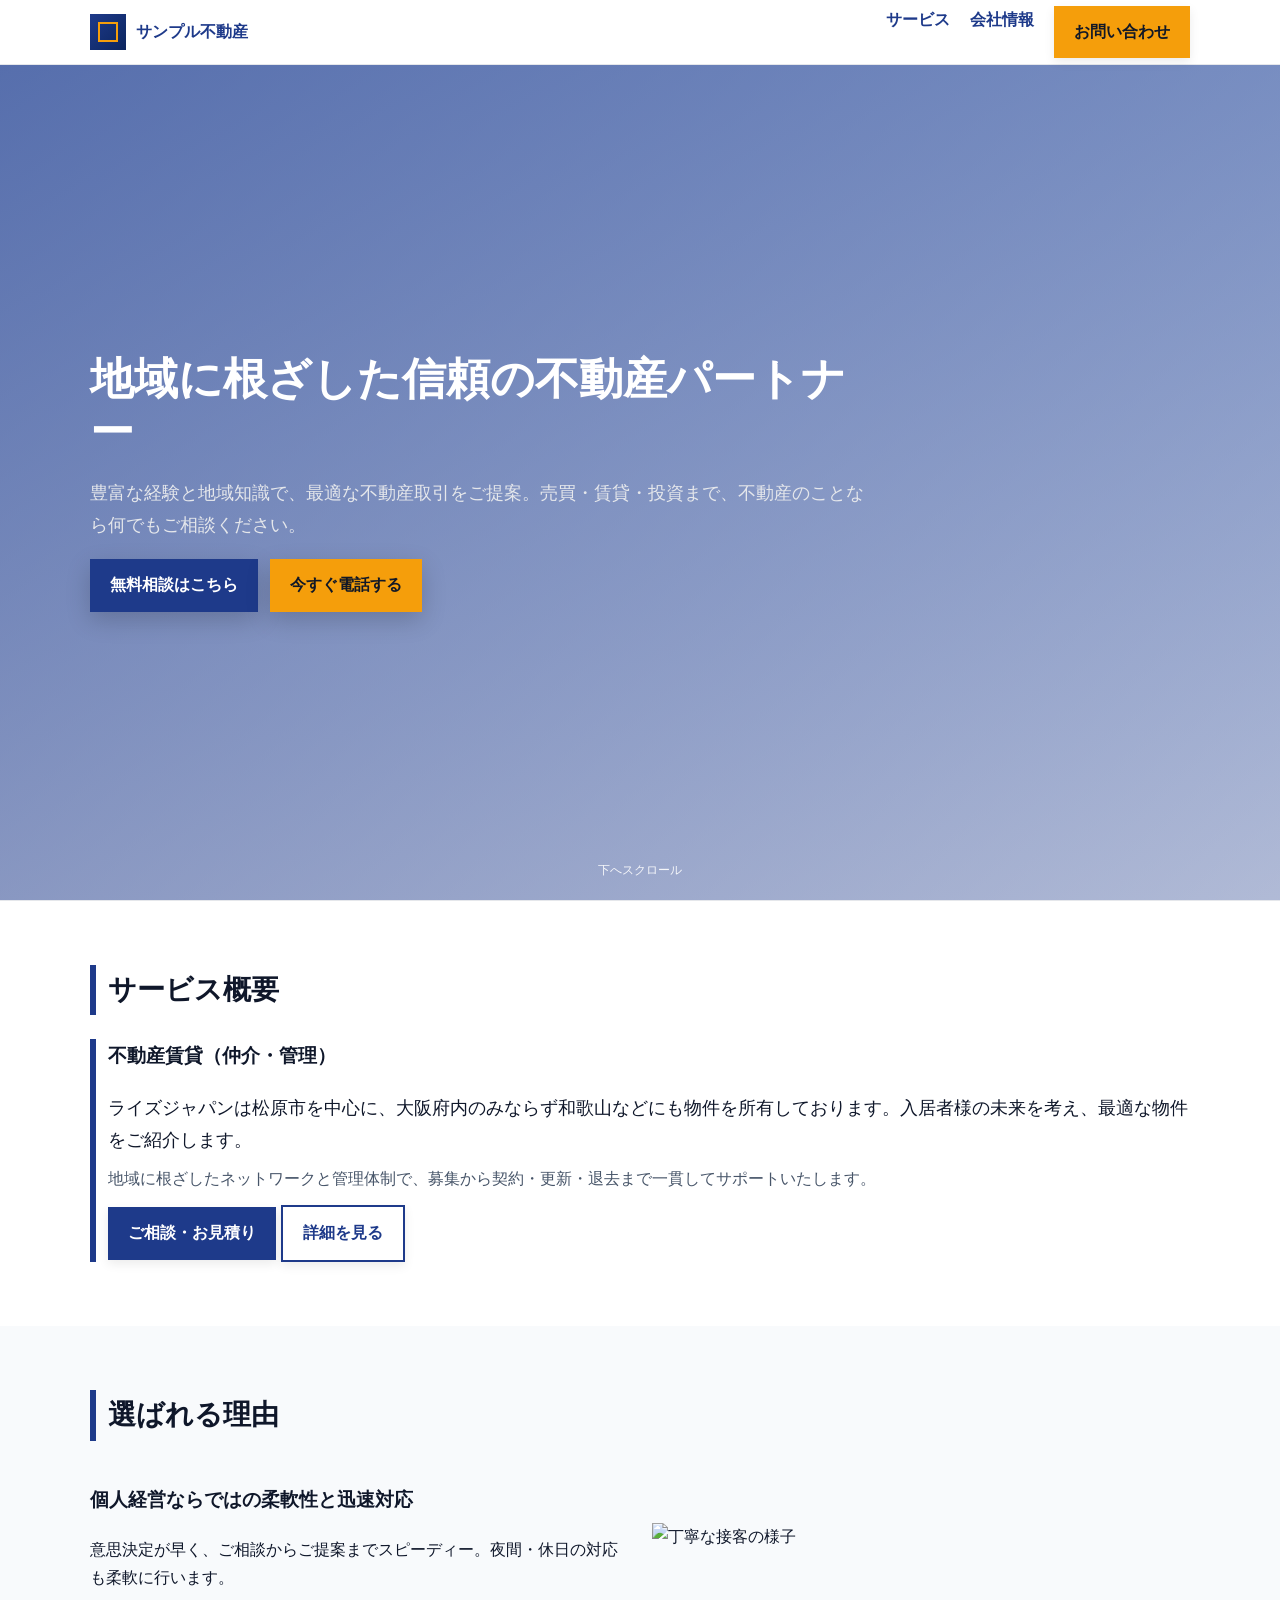
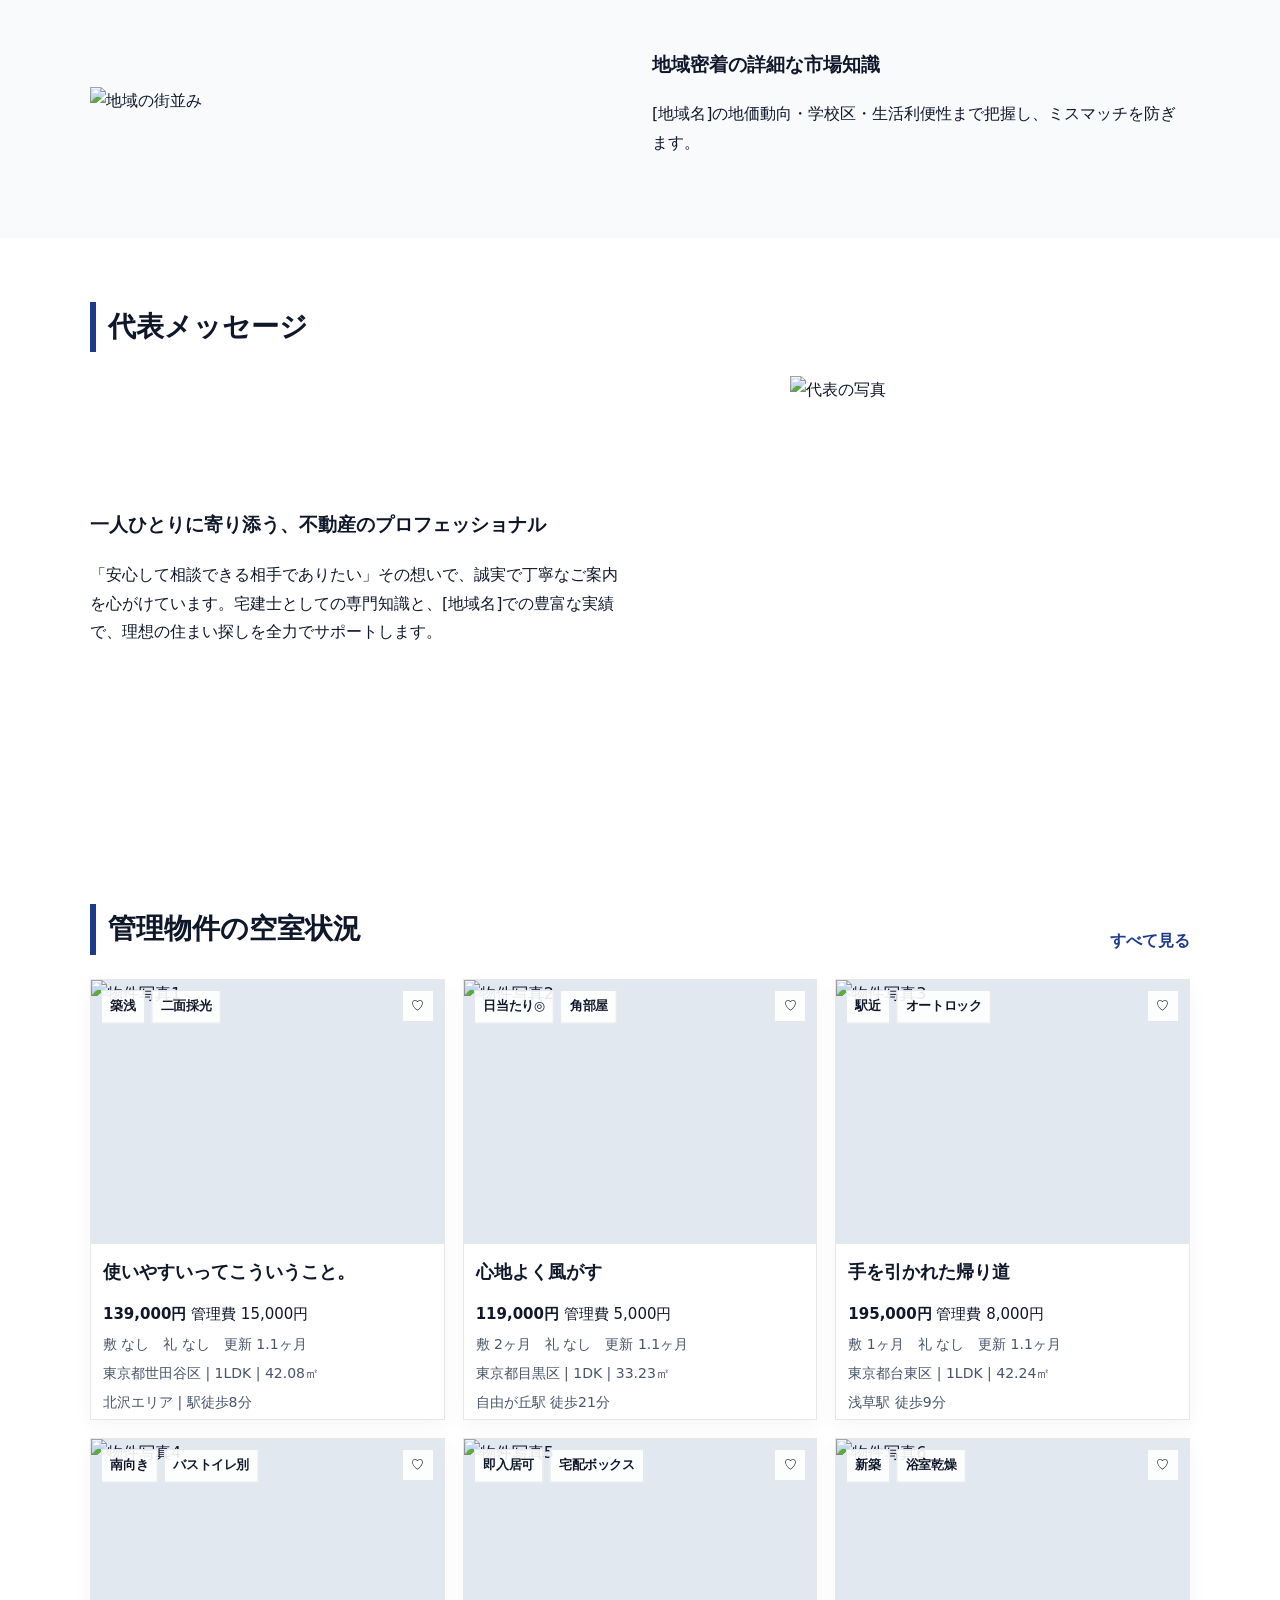
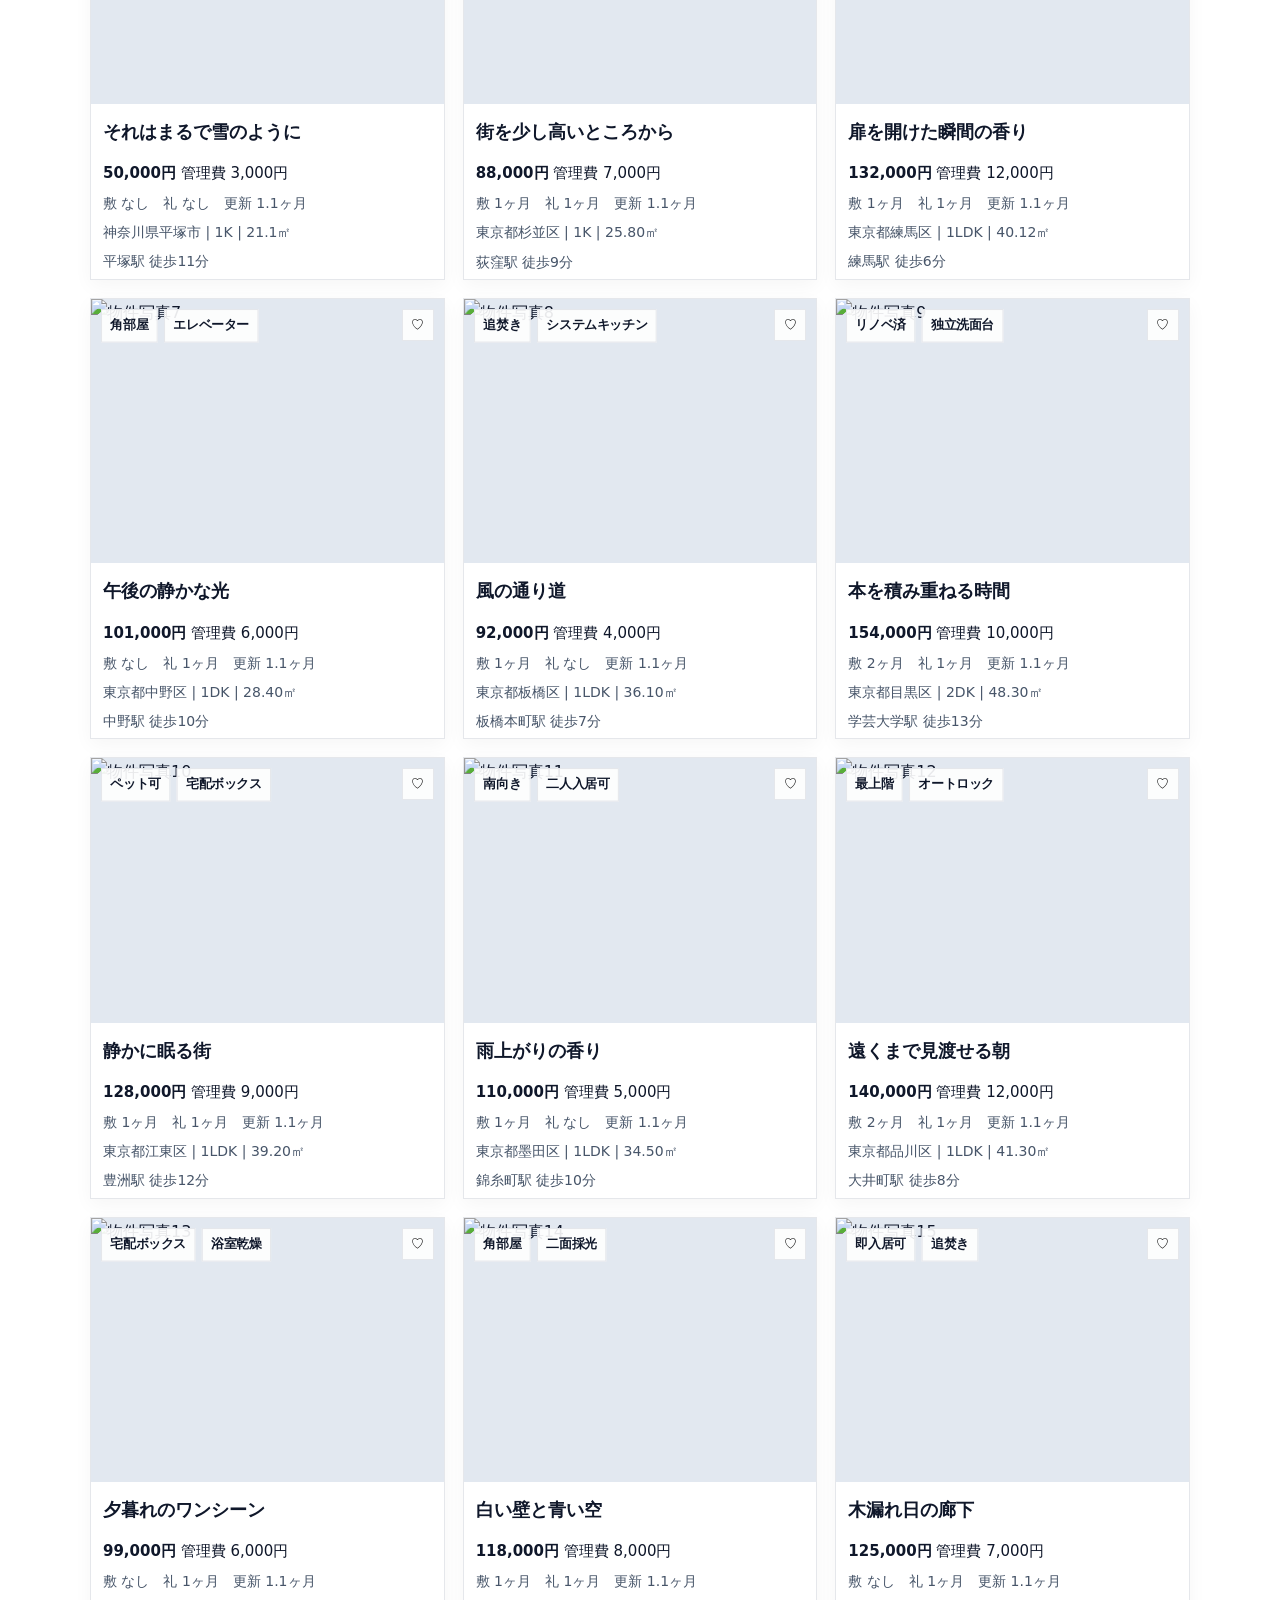
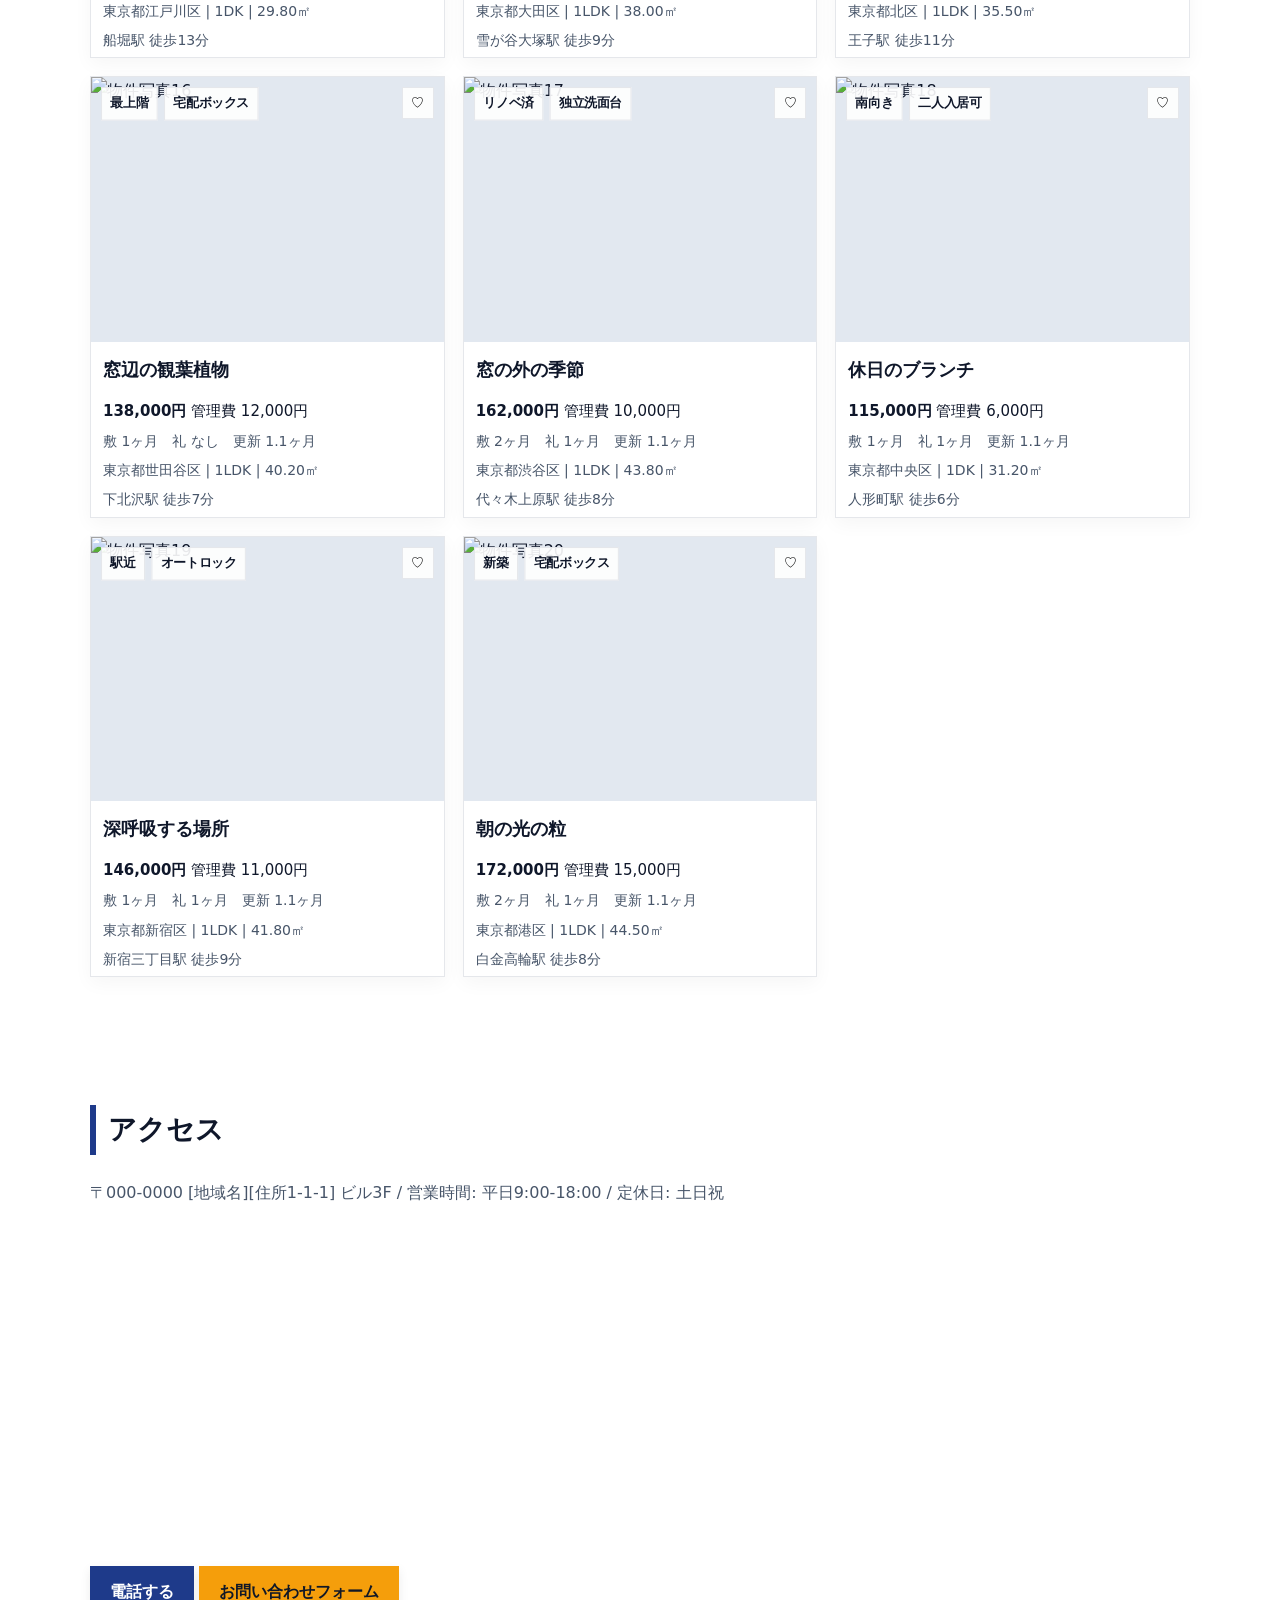
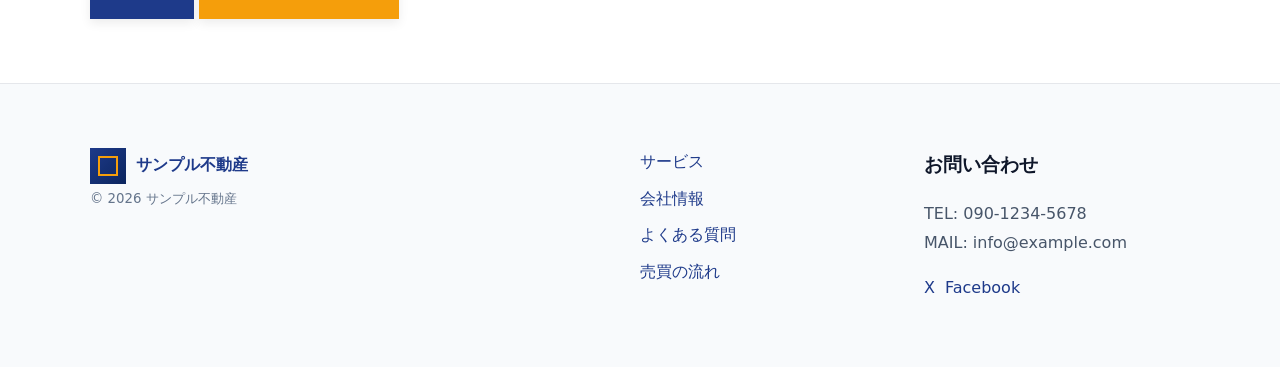
==== commit a14a68f9: "feat(services): replace list with narrative lead text tailored to Rise Japan and add .lead style" ====
--- a/index.html
+++ b/index.html
@@ -69,15 +69,8 @@
       <h2 class="section-title">サービス概要</h2>
       <div class="service service--rentals">
         <h3 style="margin-top:0">不動産賃貸（仲介・管理）</h3>
-        <p class="subtle">賃貸仲介・入居者対応・管理運営までワンストップで対応。地域の相場と実績に基づき、空室対策から契約・更新・退去手続きまで丁寧にサポートします。</p>
-        <ul class="service-list">
-          <li class="service-item">賃貸仲介（居住用・事業用）</li>
-          <li class="service-item">入居募集・広告（ポータル掲載、内見対応）</li>
-          <li class="service-item">契約手続き・更新・解約対応</li>
-          <li class="service-item">物件管理（定期点検・清掃・設備不具合対応）</li>
-          <li class="service-item">家賃集金・滞納督促</li>
-          <li class="service-item">原状回復・リフォーム手配</li>
-        </ul>
+        <p class="lead" style="margin:8px 0 0">ライズジャパンは松原市を中心に、大阪府内のみならず和歌山などにも物件を所有しております。入居者様の未来を考え、最適な物件をご紹介します。</p>
+        <p class="subtle" style="margin:8px 0 0">地域に根ざしたネットワークと管理体制で、募集から契約・更新・退去まで一貫してサポートいたします。</p>
         <div style="margin-top:12px">
           <a class="btn btn--primary" href="/contact.html">ご相談・お見積り</a>
           <a class="btn btn--ghost" href="/services.html">詳細を見る</a>
--- a/assets/css/styles.css
+++ b/assets/css/styles.css
@@ -80,8 +80,7 @@
 
 /* Services (non-card) */
 .service{border-left:6px solid var(--color-navy); padding-left:12px}
-.service-list{margin:12px 0 0; padding:0 0 0 16px}
-.service-item{margin:4px 0}
+.lead{font-size:18px; color:#0f172a}
 
 /* Feature rows */
 .feature{display:grid; grid-template-columns:1fr 1fr; gap:24px; align-items:center}
